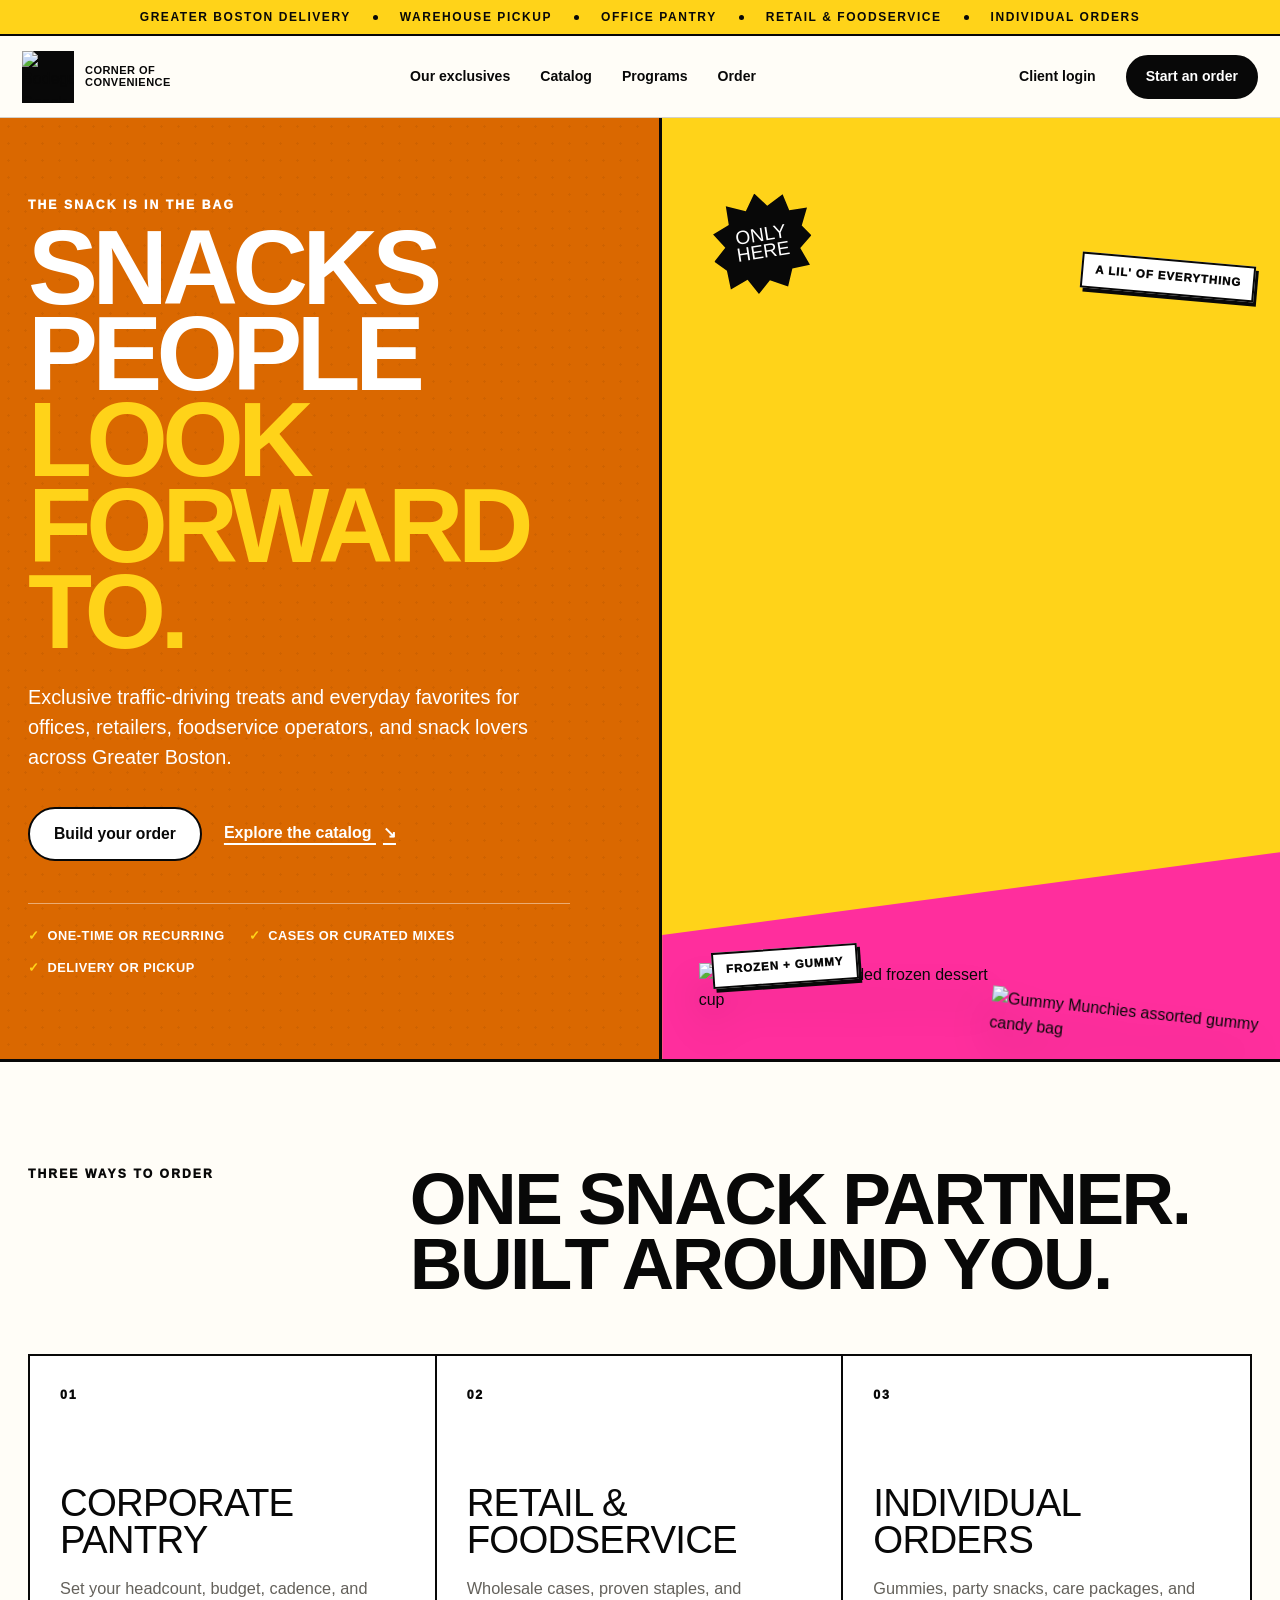
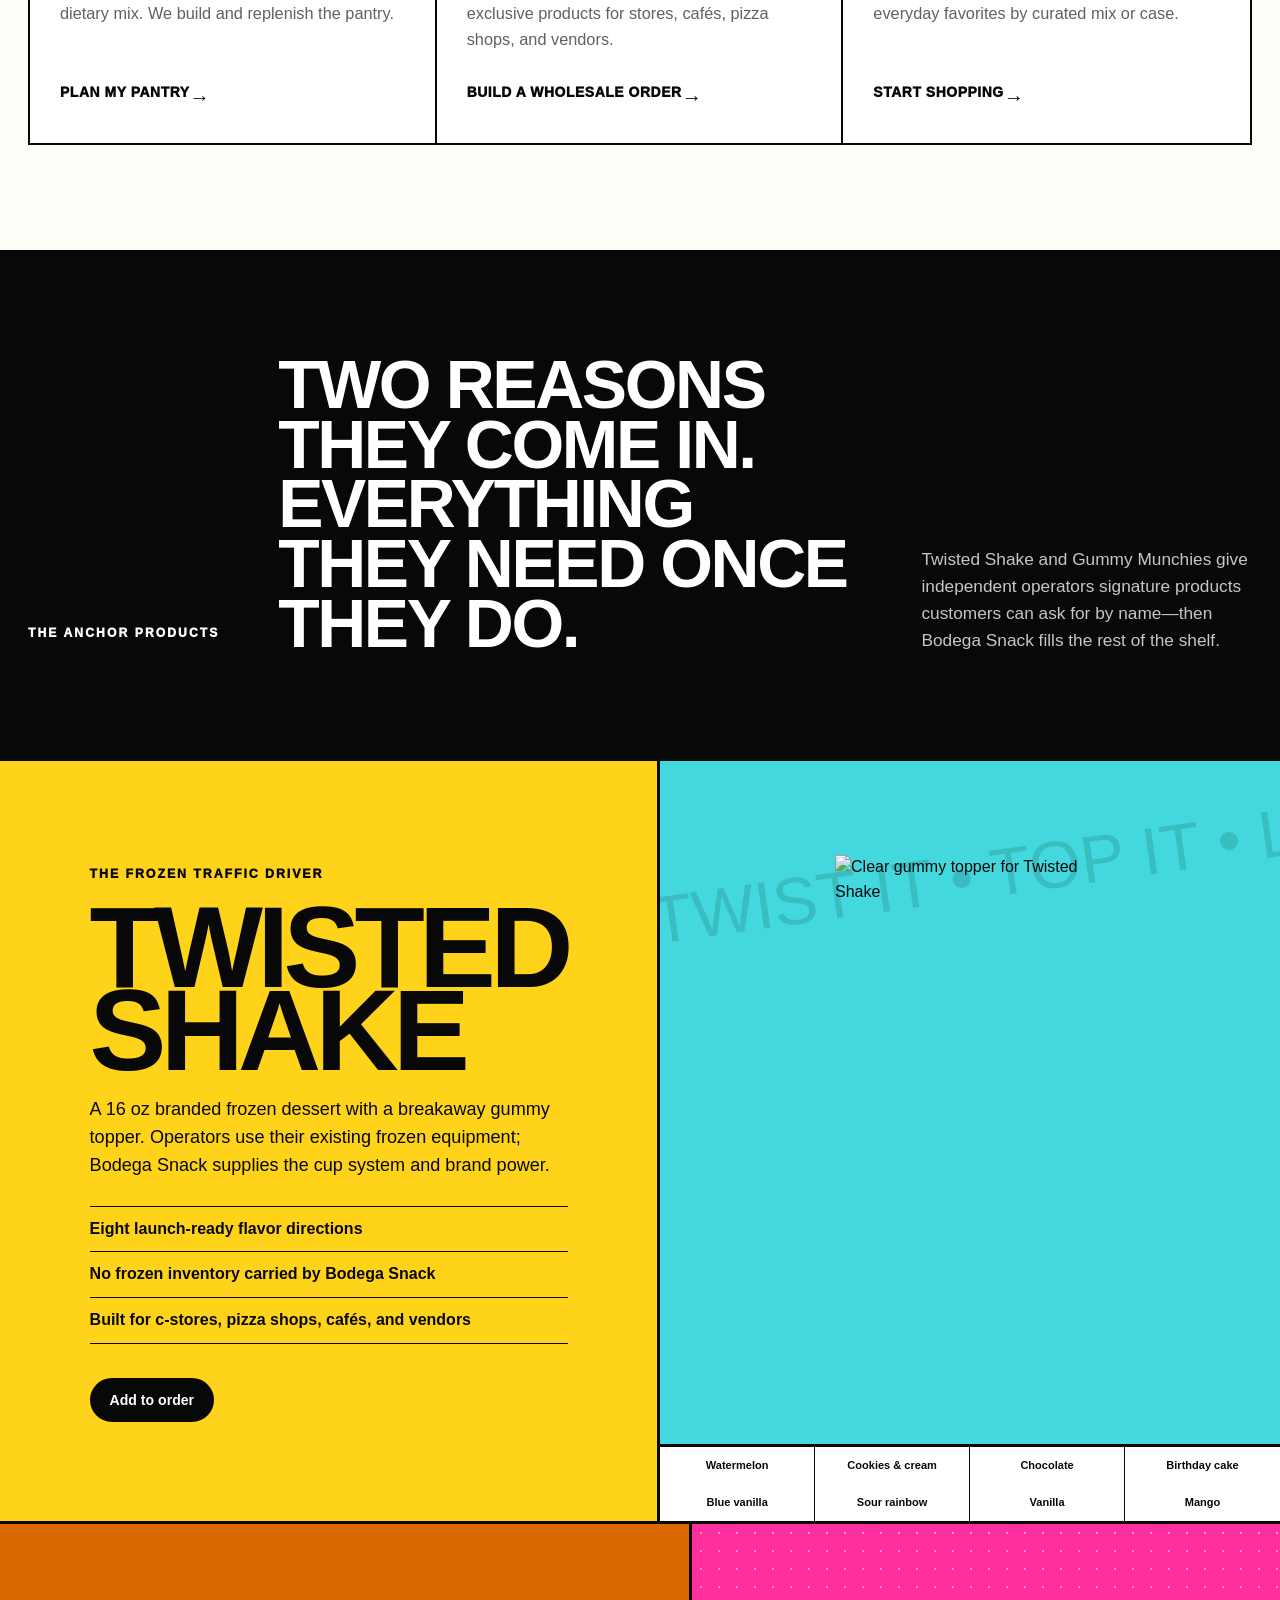
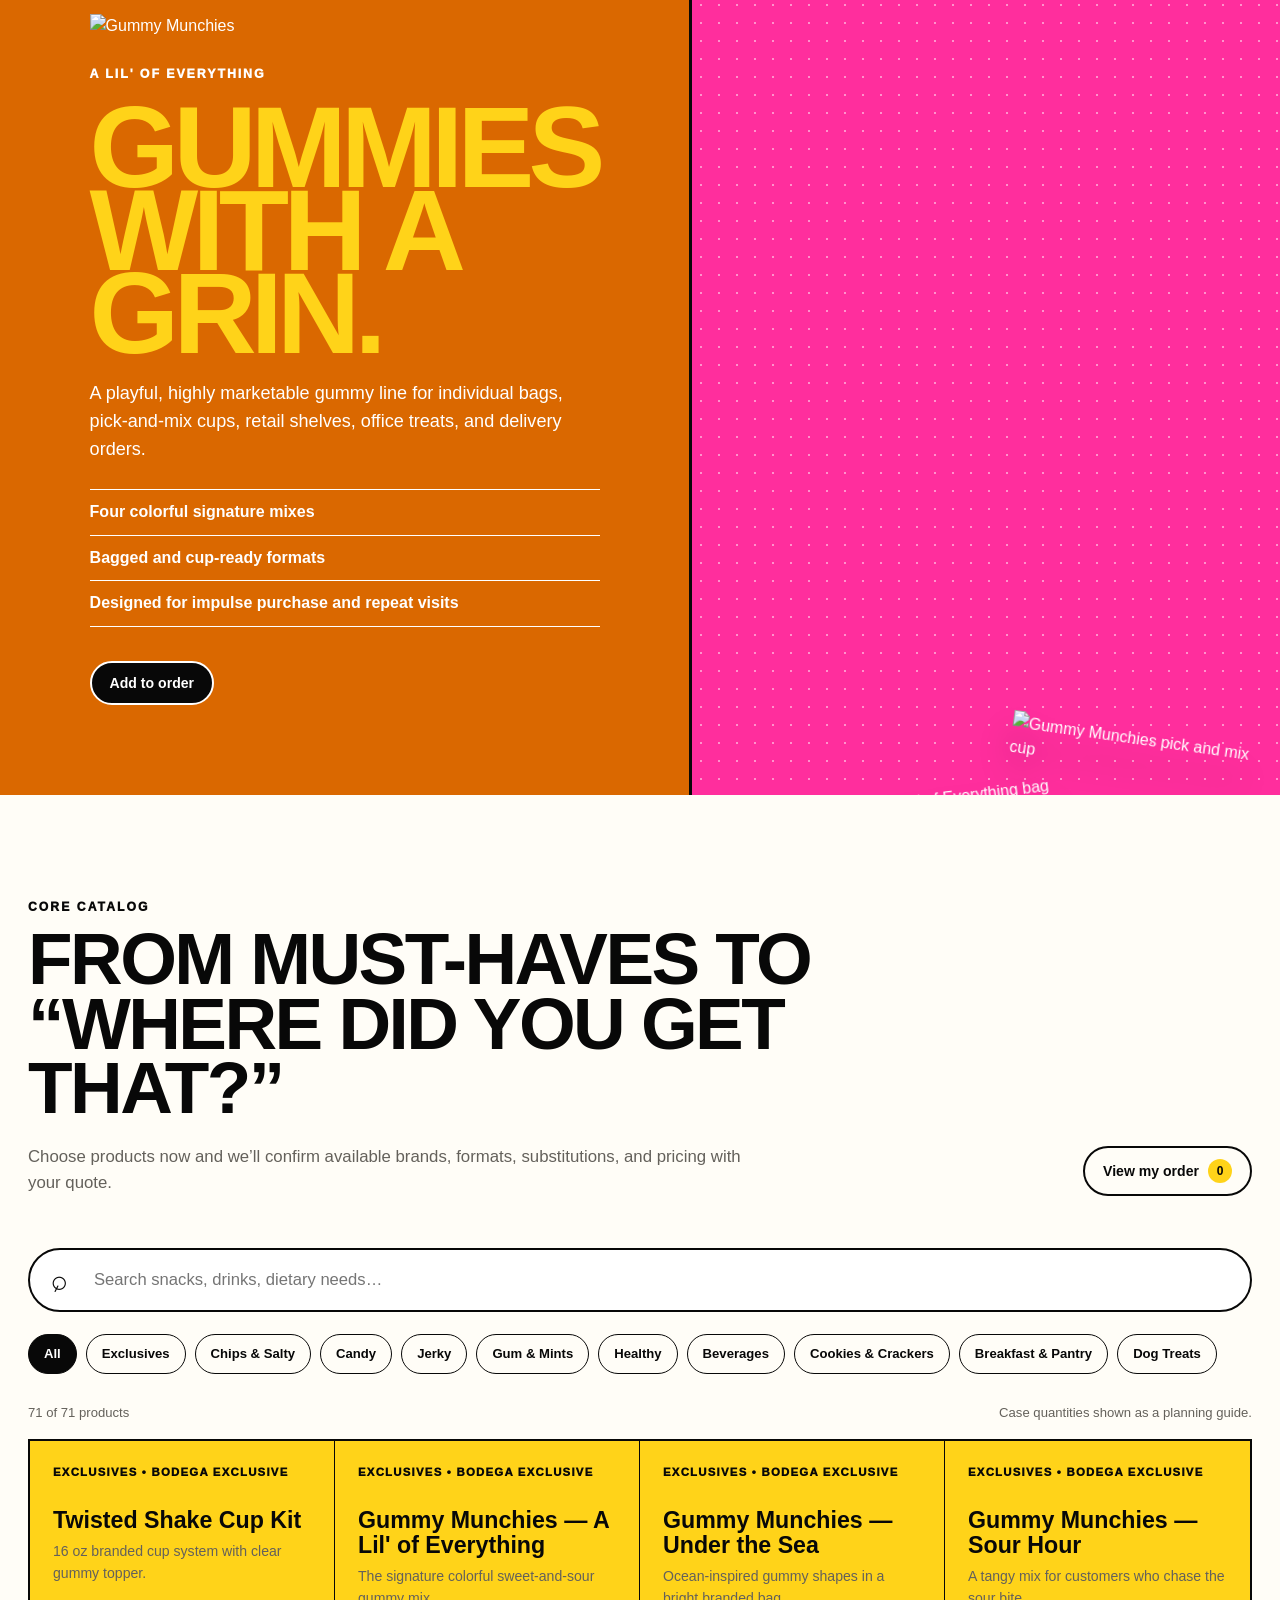
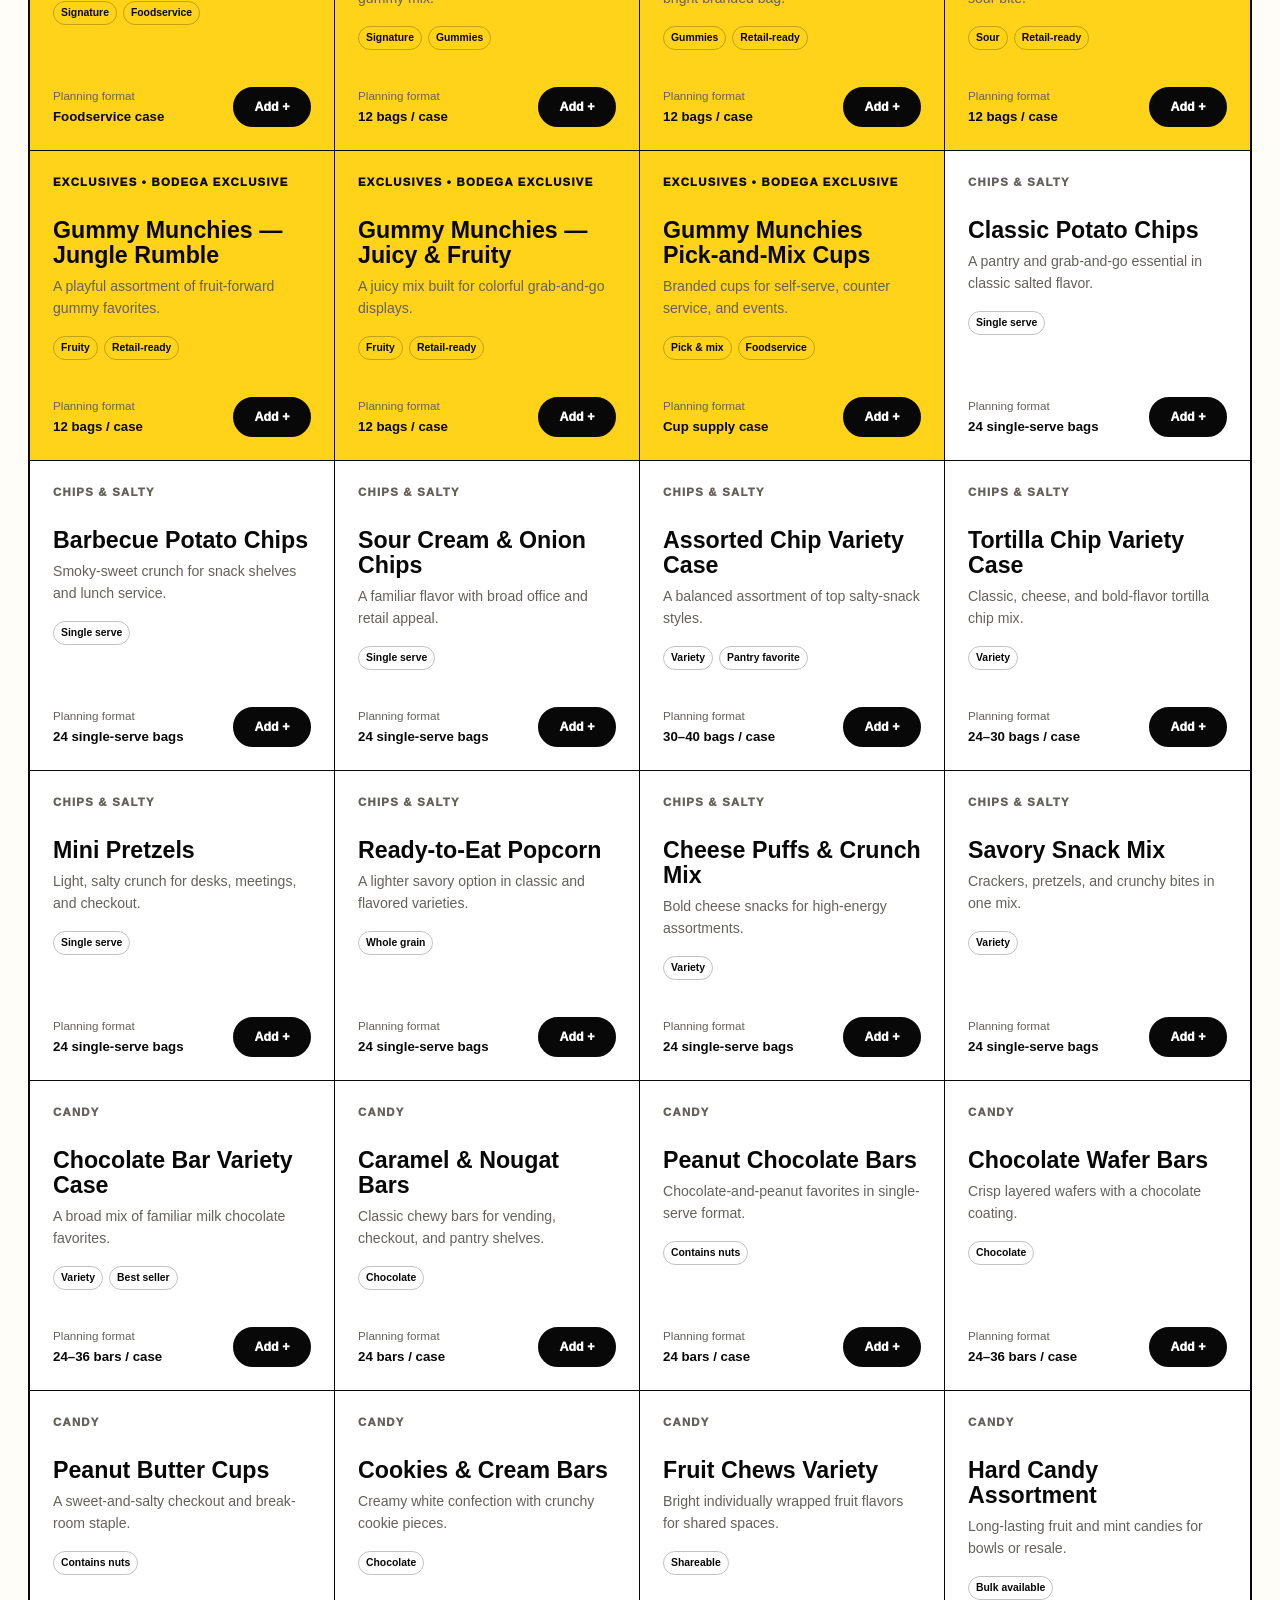
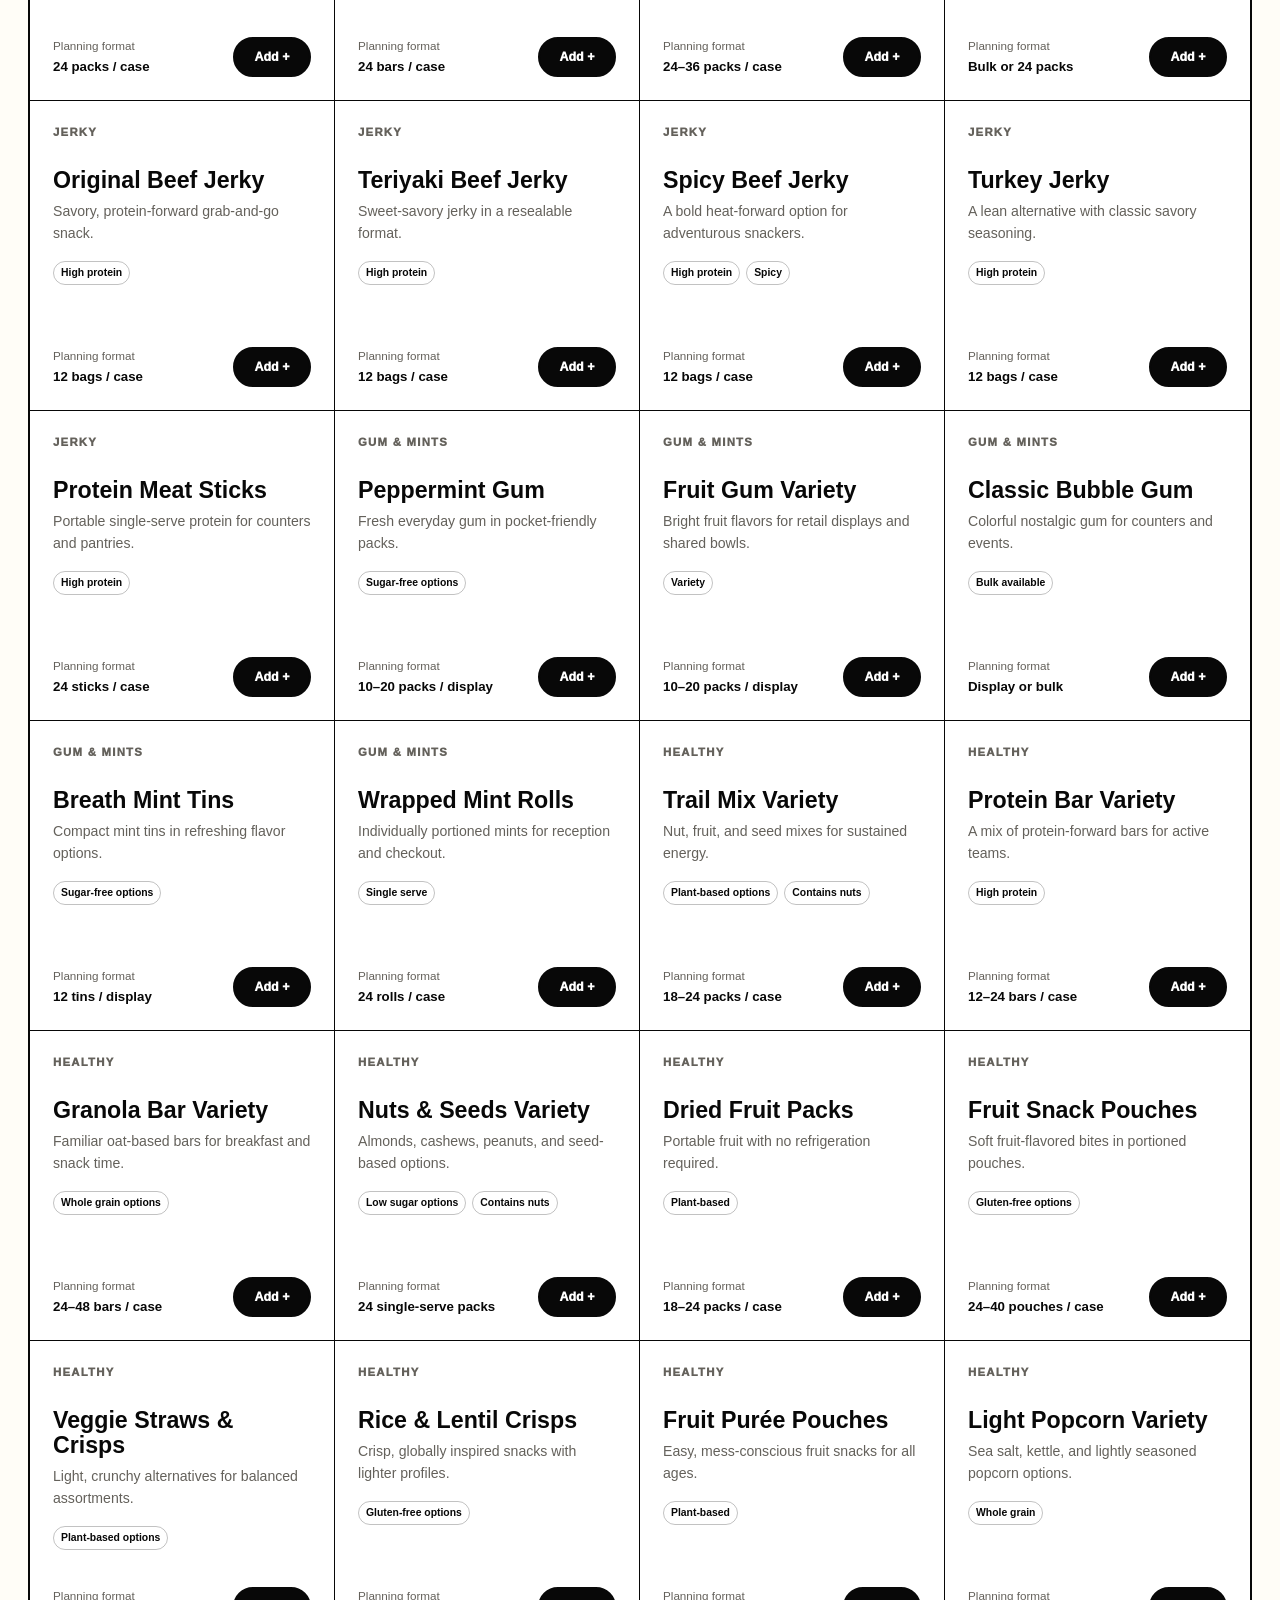
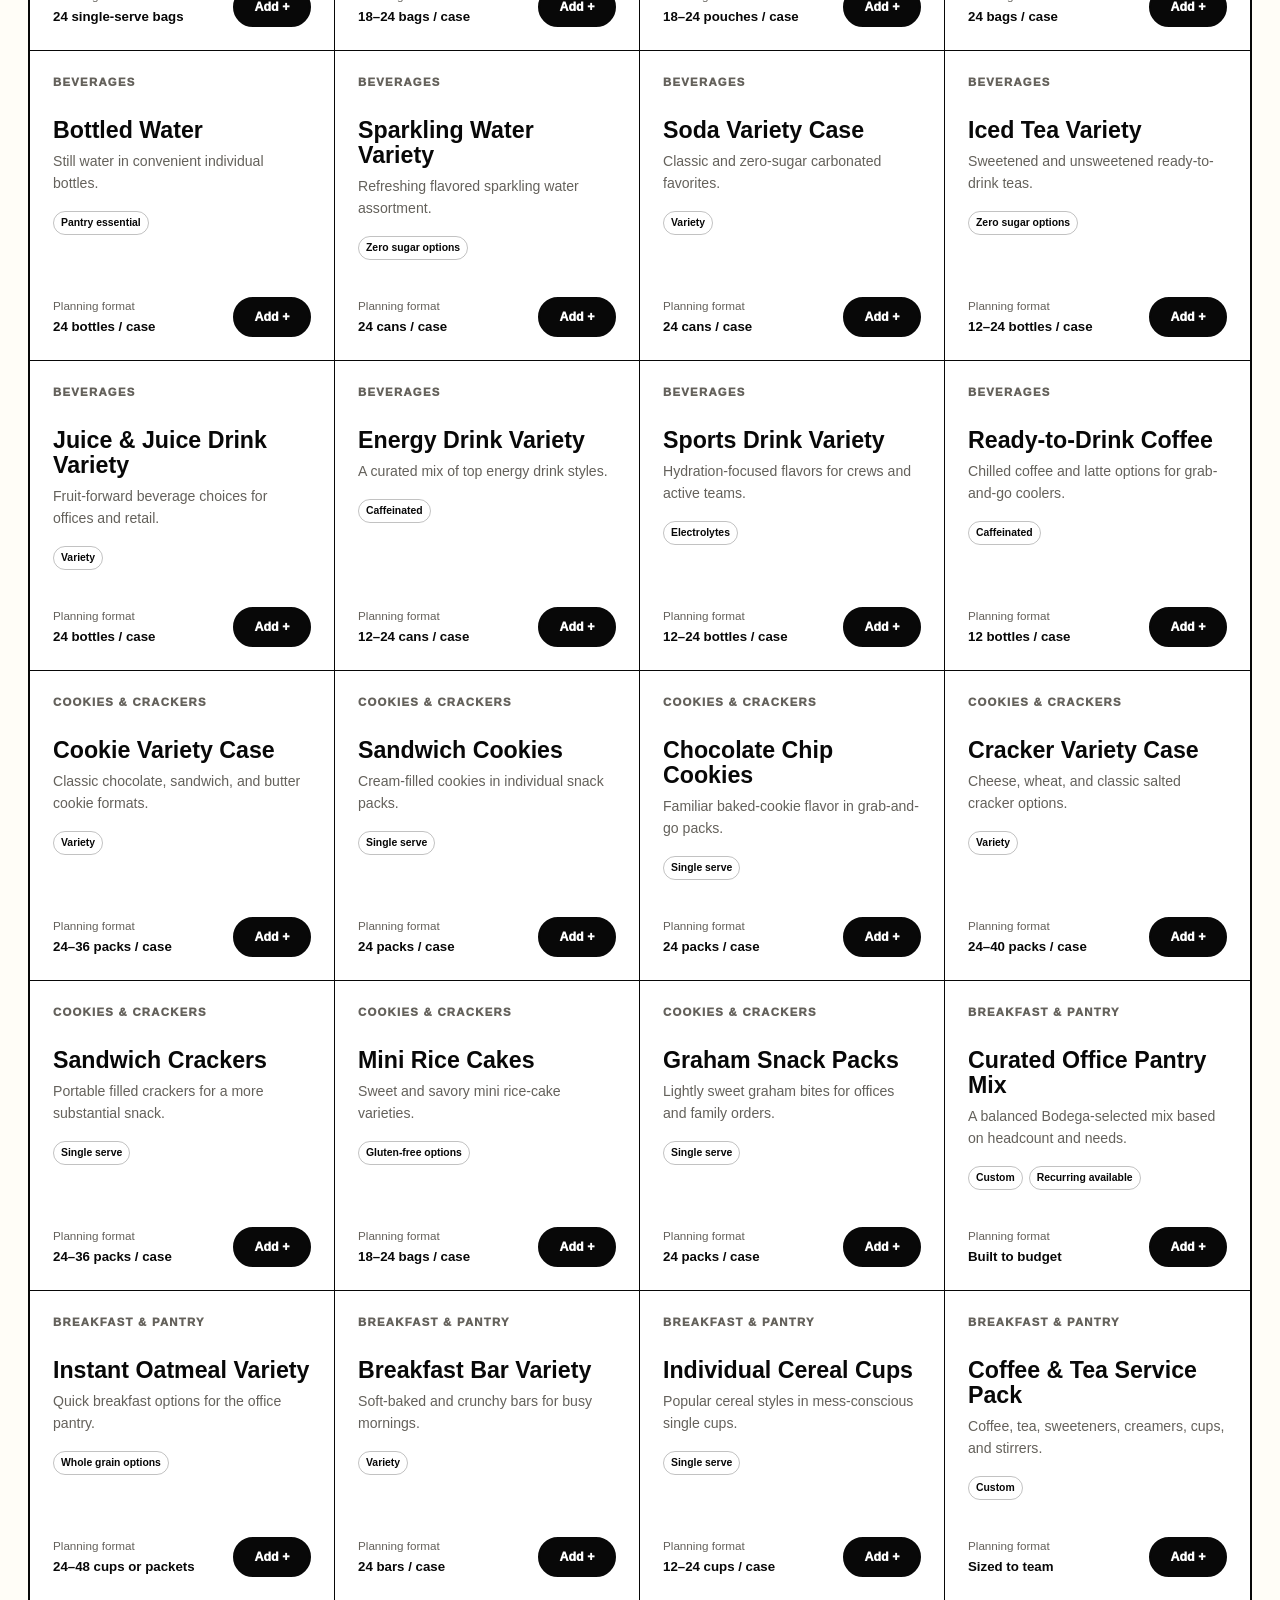
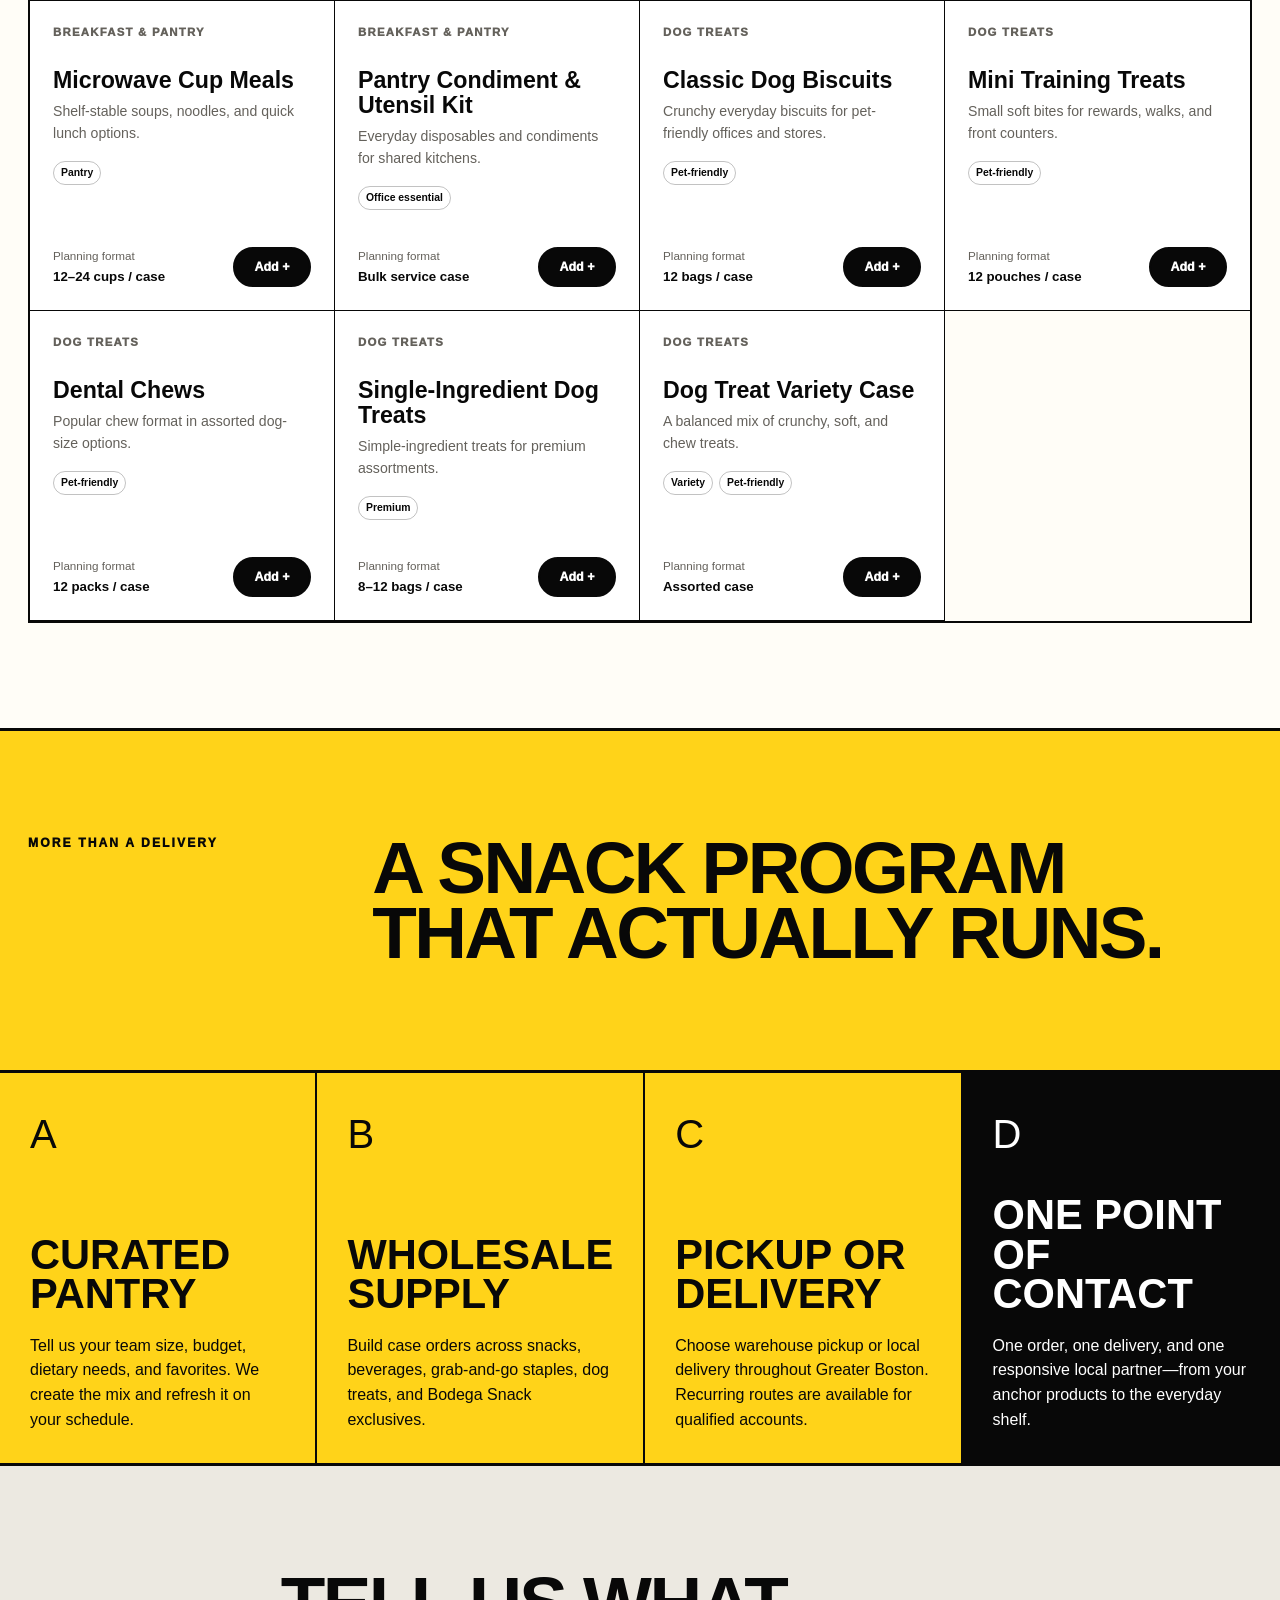
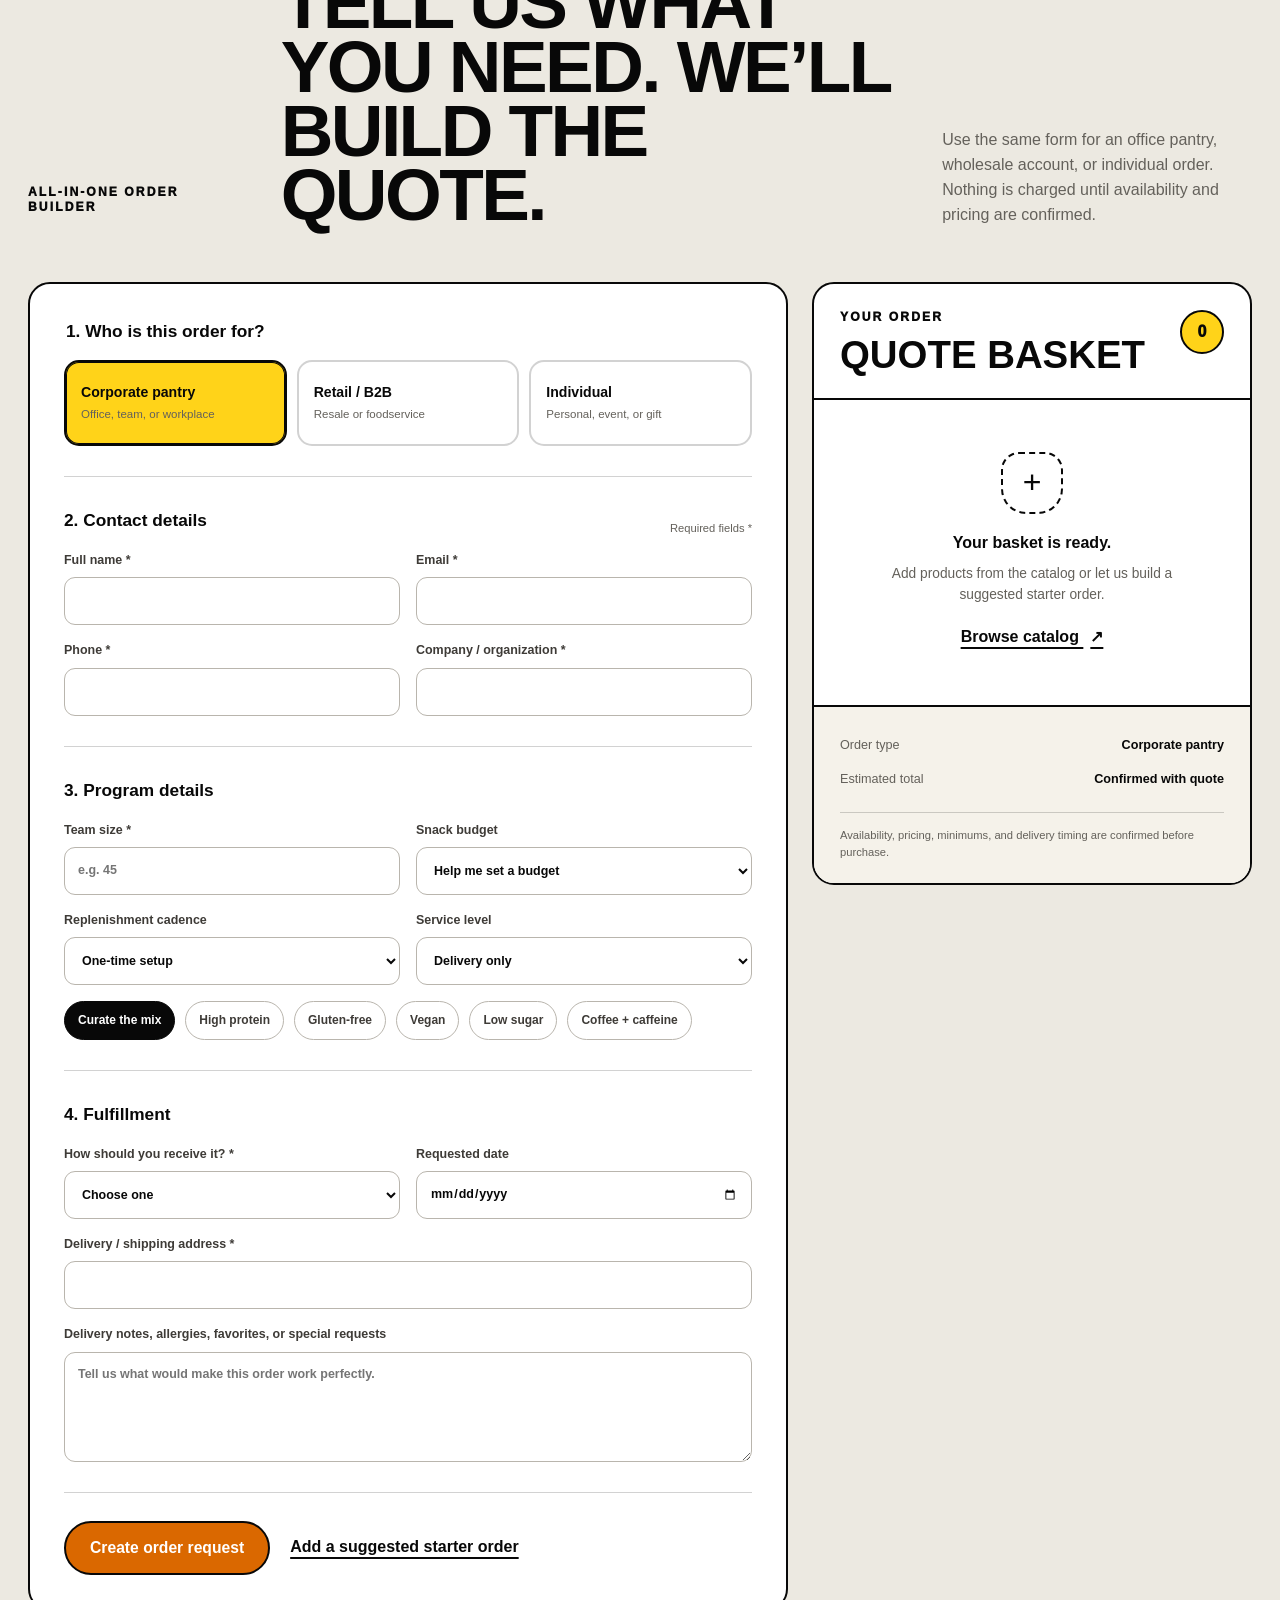
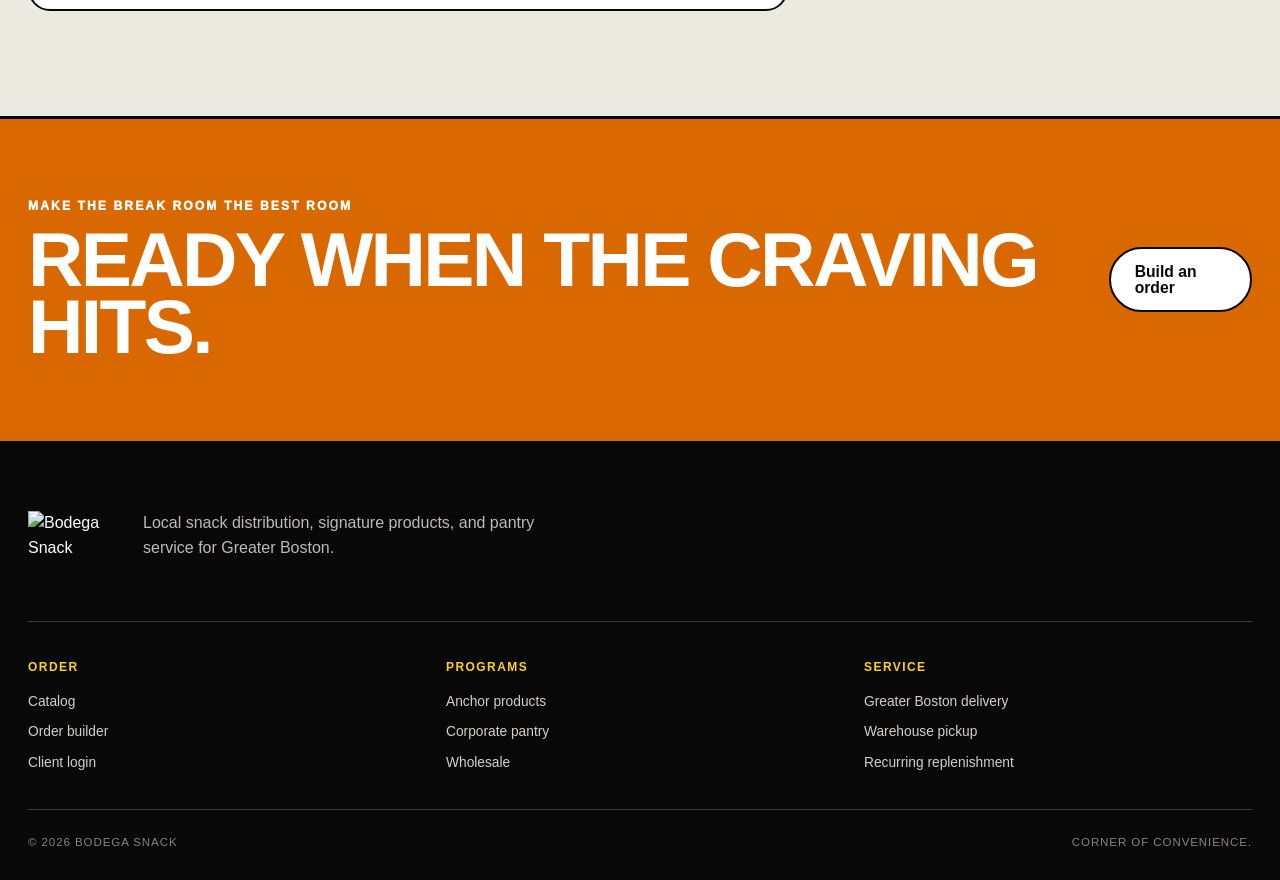
==== index.html @ dbb0641f "Publish Bodega Snack website" ====
<!doctype html>
<html lang="en">
<head>
  <meta charset="utf-8">
  <meta name="viewport" content="width=device-width, initial-scale=1">
  <meta name="description" content="Bodega Snack delivers exclusive anchor products, everyday snacks, corporate pantry service, and wholesale supply across Greater Boston.">
  <meta name="theme-color" content="#db6800">
  <title>Bodega Snack | The Corner of Convenience</title>
  <link rel="icon" href="./assets/favicon.png" type="image/png">
  <link rel="stylesheet" href="./styles.css">
  <script src="./app.js" defer></script>
</head>
<body>
  <a class="skip-link" href="#main-content">Skip to content</a>

  <div class="topline" aria-label="Service highlights">
    <div class="topline-track">
      <span>GREATER BOSTON DELIVERY</span><i aria-hidden="true"></i>
      <span>WAREHOUSE PICKUP</span><i aria-hidden="true"></i>
      <span>OFFICE PANTRY</span><i aria-hidden="true"></i>
      <span>RETAIL &amp; FOODSERVICE</span><i aria-hidden="true"></i>
      <span>INDIVIDUAL ORDERS</span>
    </div>
  </div>

  <header class="site-header" data-header>
    <a class="brand" href="#top" aria-label="Bodega Snack home">
      <img src="./assets/bodega-logo.png" alt="Bodega Snack">
      <span>Corner of convenience</span>
    </a>
    <button class="nav-toggle" type="button" aria-expanded="false" aria-controls="site-nav">
      <span></span><span></span><span></span><b class="sr-only">Open menu</b>
    </button>
    <nav class="site-nav" id="site-nav" aria-label="Primary navigation">
      <a href="#anchors">Our exclusives</a>
      <a href="#catalog">Catalog</a>
      <a href="#programs">Programs</a>
      <a href="#order">Order</a>
    </nav>
    <div class="header-actions">
      <a class="button button-ghost" href="./login.html">Client login</a>
      <a class="button button-dark" href="#order">Start an order</a>
    </div>
  </header>

  <main id="main-content">
    <section class="hero" id="top">
      <div class="hero-copy reveal">
        <p class="eyebrow">THE SNACK IS IN THE BAG</p>
        <h1>Snacks people <em>look forward to.</em></h1>
        <p class="hero-lede">Exclusive traffic-driving treats and everyday favorites for offices, retailers, foodservice operators, and snack lovers across Greater Boston.</p>
        <div class="hero-actions">
          <a class="button button-light button-large" href="#order">Build your order</a>
          <a class="text-link" href="#catalog">Explore the catalog <span aria-hidden="true">↘</span></a>
        </div>
        <div class="hero-proof" aria-label="Ordering benefits">
          <span>One-time or recurring</span>
          <span>Cases or curated mixes</span>
          <span>Delivery or pickup</span>
        </div>
      </div>

      <div class="hero-stage reveal" aria-label="Bodega Snack anchor products">
        <div class="hero-burst" aria-hidden="true">ONLY<br>HERE</div>
        <div class="shake-stack">
          <img class="shake-top" src="./assets/twisted-top.webp" alt="">
          <img class="shake-cup" src="./assets/twisted-cup.webp" alt="Twisted Shake branded frozen dessert cup">
        </div>
        <img class="hero-gummy" src="./assets/gummy-mix.webp" alt="Gummy Munchies assorted gummy candy bag">
        <div class="stage-label stage-label-one">FROZEN + GUMMY</div>
        <div class="stage-label stage-label-two">A LIL' OF EVERYTHING</div>
      </div>
    </section>

    <section class="path-section section-pad" aria-labelledby="path-title">
      <div class="section-heading reveal">
        <p class="eyebrow">THREE WAYS TO ORDER</p>
        <h2 id="path-title">One snack partner. Built around you.</h2>
      </div>
      <div class="path-grid">
        <button class="path-card reveal" type="button" data-order-type="corporate">
          <span class="path-number">01</span>
          <span class="path-title">Corporate pantry</span>
          <span class="path-copy">Set your headcount, budget, cadence, and dietary mix. We build and replenish the pantry.</span>
          <span class="path-link">Plan my pantry <b aria-hidden="true">→</b></span>
        </button>
        <button class="path-card reveal" type="button" data-order-type="b2b">
          <span class="path-number">02</span>
          <span class="path-title">Retail &amp; foodservice</span>
          <span class="path-copy">Wholesale cases, proven staples, and exclusive products for stores, cafés, pizza shops, and vendors.</span>
          <span class="path-link">Build a wholesale order <b aria-hidden="true">→</b></span>
        </button>
        <button class="path-card reveal" type="button" data-order-type="individual">
          <span class="path-number">03</span>
          <span class="path-title">Individual orders</span>
          <span class="path-copy">Gummies, party snacks, care packages, and everyday favorites by curated mix or case.</span>
          <span class="path-link">Start shopping <b aria-hidden="true">→</b></span>
        </button>
      </div>
    </section>

    <section class="anchors" id="anchors" aria-labelledby="anchors-title">
      <div class="anchors-intro section-pad reveal">
        <p class="eyebrow">THE ANCHOR PRODUCTS</p>
        <h2 id="anchors-title">Two reasons they come in.<br>Everything they need once they do.</h2>
        <p>Twisted Shake and Gummy Munchies give independent operators signature products customers can ask for by name—then Bodega Snack fills the rest of the shelf.</p>
      </div>

      <article class="anchor-card shake-card reveal">
        <div class="anchor-copy">
          <span class="anchor-kicker">THE FROZEN TRAFFIC DRIVER</span>
          <h3>Twisted<br>Shake</h3>
          <p>A 16 oz branded frozen dessert with a breakaway gummy topper. Operators use their existing frozen equipment; Bodega Snack supplies the cup system and brand power.</p>
          <ul>
            <li>Eight launch-ready flavor directions</li>
            <li>No frozen inventory carried by Bodega Snack</li>
            <li>Built for c-stores, pizza shops, cafés, and vendors</li>
          </ul>
          <button class="button button-dark" type="button" data-add-product="twisted-kit">Add to order</button>
        </div>
        <div class="anchor-art shake-art">
          <div class="shake-product">
            <img class="shake-product-top" src="./assets/twisted-top.webp" alt="Clear gummy topper for Twisted Shake">
            <img class="shake-product-cup" src="./assets/twisted-cup.webp" alt="Twisted Shake 16 ounce cup">
          </div>
          <div class="flavor-strip" aria-label="Twisted Shake flavor ideas">
            <span>Watermelon</span><span>Cookies &amp; cream</span><span>Chocolate</span><span>Birthday cake</span><span>Blue vanilla</span><span>Sour rainbow</span><span>Vanilla</span><span>Mango</span>
          </div>
        </div>
      </article>

      <article class="anchor-card gummy-card reveal">
        <div class="anchor-copy">
          <img class="gummy-wordmark" src="./assets/gummy-logo.webp" alt="Gummy Munchies">
          <span class="anchor-kicker">A LIL' OF EVERYTHING</span>
          <h3>Gummies<br>with a grin.</h3>
          <p>A playful, highly marketable gummy line for individual bags, pick-and-mix cups, retail shelves, office treats, and delivery orders.</p>
          <ul>
            <li>Four colorful signature mixes</li>
            <li>Bagged and cup-ready formats</li>
            <li>Designed for impulse purchase and repeat visits</li>
          </ul>
          <button class="button button-dark" type="button" data-add-product="gummy-everything">Add to order</button>
        </div>
        <div class="anchor-art gummy-art">
          <img class="gummy-bag" src="./assets/gummy-mix.webp" alt="Gummy Munchies A Lil' of Everything bag">
          <img class="gummy-cup" src="./assets/gummy-cup.webp" alt="Gummy Munchies pick and mix cup">
        </div>
      </article>
    </section>

    <section class="catalog section-pad" id="catalog" aria-labelledby="catalog-title">
      <div class="catalog-head reveal">
        <div>
          <p class="eyebrow">CORE CATALOG</p>
          <h2 id="catalog-title">From must-haves to “where did you get that?”</h2>
          <p>Choose products now and we’ll confirm available brands, formats, substitutions, and pricing with your quote.</p>
        </div>
        <a class="button button-outline" href="#order">View my order <span class="cart-count" data-cart-count>0</span></a>
      </div>

      <div class="catalog-toolbar reveal">
        <label class="search-box" for="catalog-search">
          <span aria-hidden="true">⌕</span>
          <input id="catalog-search" type="search" placeholder="Search snacks, drinks, dietary needs…" autocomplete="off">
        </label>
        <div class="category-filters" id="category-filters" aria-label="Filter catalog by category"></div>
      </div>

      <div class="catalog-meta">
        <p id="catalog-count" aria-live="polite"></p>
        <p>Case quantities shown as a planning guide.</p>
      </div>
      <div class="product-grid" id="product-grid"></div>
      <div class="catalog-empty" id="catalog-empty" hidden>
        <strong>No snacks found.</strong>
        <span>Try another search or clear the category filter.</span>
        <button class="text-button" type="button" id="clear-filters">Clear filters</button>
      </div>
    </section>

    <section class="programs" id="programs" aria-labelledby="programs-title">
      <div class="programs-heading section-pad reveal">
        <p class="eyebrow">MORE THAN A DELIVERY</p>
        <h2 id="programs-title">A snack program that actually runs.</h2>
      </div>
      <div class="program-grid">
        <article class="program-card reveal">
          <span class="program-index">A</span>
          <h3>Curated pantry</h3>
          <p>Tell us your team size, budget, dietary needs, and favorites. We create the mix and refresh it on your schedule.</p>
        </article>
        <article class="program-card reveal">
          <span class="program-index">B</span>
          <h3>Wholesale supply</h3>
          <p>Build case orders across snacks, beverages, grab-and-go staples, dog treats, and Bodega Snack exclusives.</p>
        </article>
        <article class="program-card reveal">
          <span class="program-index">C</span>
          <h3>Pickup or delivery</h3>
          <p>Choose warehouse pickup or local delivery throughout Greater Boston. Recurring routes are available for qualified accounts.</p>
        </article>
        <article class="program-card program-card-dark reveal">
          <span class="program-index">D</span>
          <h3>One point of contact</h3>
          <p>One order, one delivery, and one responsive local partner—from your anchor products to the everyday shelf.</p>
        </article>
      </div>
    </section>

    <section class="order-section section-pad" id="order" aria-labelledby="order-title">
      <div class="order-heading reveal">
        <p class="eyebrow">ALL-IN-ONE ORDER BUILDER</p>
        <h2 id="order-title">Tell us what you need. We’ll build the quote.</h2>
        <p>Use the same form for an office pantry, wholesale account, or individual order. Nothing is charged until availability and pricing are confirmed.</p>
      </div>

      <div class="order-layout">
        <form class="order-form reveal" id="order-form" novalidate>
          <fieldset class="order-types">
            <legend>1. Who is this order for?</legend>
            <label class="type-option">
              <input type="radio" name="orderType" value="corporate" checked>
              <span><b>Corporate pantry</b><small>Office, team, or workplace</small></span>
            </label>
            <label class="type-option">
              <input type="radio" name="orderType" value="b2b">
              <span><b>Retail / B2B</b><small>Resale or foodservice</small></span>
            </label>
            <label class="type-option">
              <input type="radio" name="orderType" value="individual">
              <span><b>Individual</b><small>Personal, event, or gift</small></span>
            </label>
          </fieldset>

          <section class="form-block" aria-labelledby="contact-title">
            <div class="form-title-row">
              <h3 id="contact-title">2. Contact details</h3>
              <span>Required fields *</span>
            </div>
            <div class="field-grid">
              <label>Full name *<input name="name" type="text" autocomplete="name" required></label>
              <label>Email *<input name="email" type="email" autocomplete="email" required></label>
              <label>Phone *<input name="phone" type="tel" autocomplete="tel" required></label>
              <label><span data-company-label>Company / organization *</span><input name="company" type="text" autocomplete="organization" required></label>
            </div>
          </section>

          <section class="form-block" aria-labelledby="needs-title">
            <h3 id="needs-title">3. Program details</h3>
            <div class="field-grid" id="dynamic-fields"></div>
          </section>

          <section class="form-block" aria-labelledby="fulfillment-title">
            <h3 id="fulfillment-title">4. Fulfillment</h3>
            <div class="field-grid">
              <label>How should you receive it? *
                <select name="fulfillment" id="fulfillment" required>
                  <option value="">Choose one</option>
                  <option>Local delivery</option>
                  <option>Warehouse pickup</option>
                  <option>Shipping request</option>
                </select>
              </label>
              <label>Requested date<input name="requestedDate" type="date"></label>
              <label class="field-wide address-field" hidden>Delivery / shipping address *<input name="address" type="text" autocomplete="street-address"></label>
              <label class="field-wide">Delivery notes, allergies, favorites, or special requests<textarea name="notes" rows="4" placeholder="Tell us what would make this order work perfectly."></textarea></label>
            </div>
          </section>

          <div class="form-actions">
            <button class="button button-orange button-large" type="submit">Create order request</button>
            <button class="text-button" type="button" id="starter-order">Add a suggested starter order</button>
          </div>
          <p class="form-error" id="form-error" role="alert" hidden></p>
        </form>

        <aside class="order-summary reveal" aria-labelledby="summary-title">
          <div class="summary-top">
            <div>
              <p class="eyebrow">YOUR ORDER</p>
              <h3 id="summary-title">Quote basket</h3>
            </div>
            <span class="summary-count" data-cart-count>0</span>
          </div>
          <div class="summary-list" id="summary-list"></div>
          <div class="summary-empty" id="summary-empty">
            <span class="empty-bag" aria-hidden="true">+</span>
            <strong>Your basket is ready.</strong>
            <p>Add products from the catalog or let us build a suggested starter order.</p>
            <a href="#catalog" class="text-link">Browse catalog <span aria-hidden="true">↗</span></a>
          </div>
          <div class="summary-bottom">
            <div><span>Order type</span><strong id="summary-type">Corporate pantry</strong></div>
            <div><span>Estimated total</span><strong>Confirmed with quote</strong></div>
            <p>Availability, pricing, minimums, and delivery timing are confirmed before purchase.</p>
          </div>
        </aside>
      </div>

      <section class="order-result" id="order-result" hidden aria-labelledby="result-title">
        <div class="result-check" aria-hidden="true">✓</div>
        <div>
          <p class="eyebrow">READY TO SEND</p>
          <h3 id="result-title">Your order request is built.</h3>
          <p id="result-copy"></p>
          <div class="result-actions">
            <a class="button button-dark" id="email-order" href="#">Open email to send</a>
            <button class="button button-outline" type="button" id="copy-order">Copy summary</button>
            <button class="text-button" type="button" id="download-order">Download summary</button>
          </div>
        </div>
      </section>
    </section>

    <section class="closing-cta reveal">
      <div>
        <p class="eyebrow">MAKE THE BREAK ROOM THE BEST ROOM</p>
        <h2>Ready when the craving hits.</h2>
      </div>
      <a class="button button-light button-large" href="#order">Build an order</a>
    </section>
  </main>

  <footer class="site-footer">
    <div class="footer-brand">
      <img src="./assets/bodega-logo.png" alt="Bodega Snack">
      <p>Local snack distribution, signature products, and pantry service for Greater Boston.</p>
    </div>
    <div class="footer-links">
      <div><strong>Order</strong><a href="#catalog">Catalog</a><a href="#order">Order builder</a><a href="./login.html">Client login</a></div>
      <div><strong>Programs</strong><a href="#anchors">Anchor products</a><a href="#programs">Corporate pantry</a><a href="#programs">Wholesale</a></div>
      <div><strong>Service</strong><span>Greater Boston delivery</span><span>Warehouse pickup</span><span>Recurring replenishment</span></div>
    </div>
    <div class="footer-bottom">
      <span>© <span id="year"></span> Bodega Snack</span>
      <span>Corner of convenience.</span>
    </div>
  </footer>

  <a class="mobile-cart" href="#order" aria-label="View quote basket">
    <span>View order</span><b data-cart-count>0</b>
  </a>
  <div class="toast" id="toast" role="status" aria-live="polite"></div>
</body>
</html>
---- styles.css ----
:root {
  --orange: #da6800;
  --orange-deep: #b94f00;
  --yellow: #ffd319;
  --pink: #ff2e9d;
  --aqua: #42d8dd;
  --ink: #080808;
  --paper: #fffdf7;
  --white: #ffffff;
  --gray: #ece9e1;
  --muted: #64615b;
  --line: rgba(8, 8, 8, .18);
  --radius: 22px;
  --shadow: 0 20px 60px rgba(30, 19, 8, .14);
  --max: 1440px;
}

* { box-sizing: border-box; }
html { scroll-behavior: smooth; scroll-padding-top: 118px; }
body {
  margin: 0;
  background: var(--paper);
  color: var(--ink);
  font-family: "Avenir Next", Avenir, "Helvetica Neue", Arial, sans-serif;
  font-size: 16px;
  line-height: 1.55;
  overflow-x: hidden;
}
button, input, select, textarea { font: inherit; }
button, a { -webkit-tap-highlight-color: transparent; }
a { color: inherit; text-decoration: none; }
img { display: block; max-width: 100%; }
button { color: inherit; }

.sr-only {
  position: absolute;
  width: 1px;
  height: 1px;
  padding: 0;
  margin: -1px;
  overflow: hidden;
  clip: rect(0, 0, 0, 0);
  white-space: nowrap;
  border: 0;
}
.skip-link {
  position: fixed;
  z-index: 9999;
  top: 12px;
  left: 12px;
  transform: translateY(-160%);
  background: var(--white);
  color: var(--ink);
  padding: 10px 16px;
  border: 2px solid var(--ink);
  font-weight: 800;
}
.skip-link:focus { transform: translateY(0); }

.topline {
  background: var(--yellow);
  border-bottom: 2px solid var(--ink);
  min-height: 36px;
  display: grid;
  place-items: center;
  overflow: hidden;
}
.topline-track {
  width: min(100% - 28px, var(--max));
  display: flex;
  align-items: center;
  justify-content: center;
  gap: 22px;
  white-space: nowrap;
  font-size: .75rem;
  font-weight: 900;
  letter-spacing: .13em;
}
.topline-track i {
  width: 5px;
  height: 5px;
  border-radius: 999px;
  background: var(--ink);
}

.site-header {
  position: sticky;
  top: 0;
  z-index: 100;
  height: 82px;
  padding: 10px max(22px, calc((100vw - var(--max)) / 2));
  display: grid;
  grid-template-columns: auto 1fr auto;
  align-items: center;
  gap: 28px;
  background: rgba(255, 253, 247, .94);
  border-bottom: 1px solid var(--line);
  backdrop-filter: blur(14px);
  transition: box-shadow .2s ease;
}
.site-header.is-scrolled { box-shadow: 0 10px 28px rgba(8, 8, 8, .08); }
.brand { display: inline-flex; align-items: center; gap: 11px; min-width: 145px; }
.brand img {
  width: 52px;
  height: 52px;
  object-fit: contain;
  background: var(--ink);
}
.brand span {
  max-width: 82px;
  font-size: .69rem;
  font-weight: 900;
  line-height: 1.05;
  letter-spacing: .04em;
  text-transform: uppercase;
}
.site-nav { display: flex; justify-content: center; gap: 30px; }
.site-nav a {
  position: relative;
  font-size: .88rem;
  font-weight: 800;
}
.site-nav a::after {
  content: "";
  position: absolute;
  left: 0;
  right: 100%;
  bottom: -6px;
  height: 3px;
  background: var(--orange);
  transition: right .2s ease;
}
.site-nav a:hover::after, .site-nav a:focus-visible::after { right: 0; }
.header-actions { display: flex; gap: 10px; }
.nav-toggle { display: none; }

.button {
  min-height: 44px;
  padding: 11px 18px;
  border: 2px solid var(--ink);
  border-radius: 999px;
  display: inline-flex;
  align-items: center;
  justify-content: center;
  gap: 9px;
  cursor: pointer;
  font-size: .88rem;
  font-weight: 900;
  line-height: 1;
  transition: transform .16s ease, box-shadow .16s ease, background .16s ease;
}
.button:hover { transform: translateY(-2px); box-shadow: 4px 5px 0 var(--ink); }
.button:active { transform: translateY(0); box-shadow: 1px 2px 0 var(--ink); }
.button-dark { background: var(--ink); color: var(--white); }
.button-light { background: var(--white); color: var(--ink); }
.button-ghost { border-color: transparent; background: transparent; }
.button-ghost:hover { border-color: var(--ink); box-shadow: none; }
.button-outline { background: transparent; color: var(--ink); }
.button-orange { background: var(--orange); color: var(--white); }
.button-large { min-height: 54px; padding: 15px 24px; font-size: .98rem; }
.cart-count {
  display: inline-grid;
  place-items: center;
  min-width: 24px;
  height: 24px;
  border-radius: 999px;
  background: var(--yellow);
  color: var(--ink);
  font-size: .75rem;
}
.text-link, .text-button {
  border: 0;
  background: transparent;
  padding: 4px 0;
  cursor: pointer;
  font-weight: 900;
  text-decoration: underline;
  text-underline-offset: 5px;
  text-decoration-thickness: 2px;
}
.text-link span { margin-left: 7px; }
.eyebrow {
  margin: 0 0 12px;
  font-size: .76rem;
  font-weight: 950;
  letter-spacing: .17em;
  line-height: 1.25;
}

.hero {
  position: relative;
  min-height: 710px;
  display: grid;
  grid-template-columns: minmax(0, 1.03fr) minmax(460px, .97fr);
  background: var(--orange);
  border-bottom: 3px solid var(--ink);
  overflow: hidden;
}
.hero::before {
  content: "";
  position: absolute;
  inset: 0 50% 0 0;
  background-image: radial-gradient(rgba(0,0,0,.22) 1.2px, transparent 1.2px);
  background-size: 17px 17px;
  opacity: .25;
  pointer-events: none;
}
.hero-copy {
  position: relative;
  z-index: 2;
  align-self: center;
  padding: 80px 7vw 82px max(28px, calc((100vw - var(--max)) / 2));
  color: var(--white);
}
.hero-copy h1 {
  max-width: 760px;
  margin: 0;
  font-family: Impact, Haettenschweiler, "Arial Black", sans-serif;
  font-size: clamp(4.5rem, 8.2vw, 8.5rem);
  font-weight: 900;
  letter-spacing: -.055em;
  line-height: .82;
  text-transform: uppercase;
}
.hero-copy h1 em {
  color: var(--yellow);
  font-style: normal;
}
.hero-lede {
  max-width: 650px;
  margin: 28px 0 0;
  font-size: clamp(1.08rem, 1.55vw, 1.34rem);
  line-height: 1.5;
}
.hero-actions { margin-top: 34px; display: flex; align-items: center; gap: 22px; }
.hero-proof {
  margin-top: 42px;
  padding-top: 22px;
  border-top: 1px solid rgba(255,255,255,.45);
  display: flex;
  flex-wrap: wrap;
  gap: 12px 24px;
  font-size: .8rem;
  font-weight: 800;
  text-transform: uppercase;
  letter-spacing: .04em;
}
.hero-proof span { display: inline-flex; align-items: center; gap: 8px; }
.hero-proof span::before { content: "✓"; color: var(--yellow); font-weight: 950; }

.hero-stage {
  position: relative;
  min-height: 710px;
  background: var(--yellow);
  border-left: 3px solid var(--ink);
  isolation: isolate;
}
.hero-stage::after {
  content: "";
  position: absolute;
  inset: auto 0 0;
  height: 22%;
  background: var(--pink);
  clip-path: polygon(0 40%, 100% 0, 100% 100%, 0 100%);
  z-index: -1;
}
.hero-burst {
  position: absolute;
  z-index: 5;
  top: 8%;
  left: 8%;
  width: 100px;
  aspect-ratio: 1;
  display: grid;
  place-items: center;
  background: var(--ink);
  color: var(--white);
  clip-path: polygon(50% 0,61% 14%,78% 5%,82% 22%,100% 22%,92% 39%,100% 50%,87% 61%,94% 79%,76% 80%,69% 97%,52% 88%,39% 100%,30% 84%,12% 91%,11% 72%,0 61%,13% 49%,3% 34%,20% 27%,20% 8%,39% 16%);
  font-family: Impact, "Arial Black", sans-serif;
  font-size: 1.2rem;
  line-height: .9;
  text-align: center;
  transform: rotate(-9deg);
}
.shake-stack { position: absolute; z-index: 2; left: 3%; bottom: 5%; width: 58%; height: 80%; }
.shake-cup { position: absolute; width: 88%; left: 5%; bottom: 0; filter: drop-shadow(0 25px 18px rgba(0,0,0,.22)); }
.shake-top { position: absolute; z-index: 2; width: 61%; left: 16%; top: 4%; filter: drop-shadow(0 12px 12px rgba(0,0,0,.12)); }
.hero-gummy {
  position: absolute;
  z-index: 3;
  width: 46%;
  right: 1%;
  bottom: 1%;
  transform: rotate(6deg);
  filter: drop-shadow(0 28px 20px rgba(0,0,0,.22));
}
.stage-label {
  position: absolute;
  z-index: 5;
  padding: 7px 12px;
  background: var(--white);
  border: 2px solid var(--ink);
  box-shadow: 3px 4px 0 var(--ink);
  font-size: .72rem;
  font-weight: 950;
  letter-spacing: .08em;
}
.stage-label-one { left: 8%; bottom: 8%; transform: rotate(-4deg); }
.stage-label-two { right: 4%; top: 15%; transform: rotate(5deg); }

.section-pad { padding: 105px max(28px, calc((100vw - var(--max)) / 2)); }
.section-heading { display: grid; grid-template-columns: .4fr 1fr; gap: 45px; align-items: start; }
.section-heading h2, .catalog-head h2, .programs-heading h2, .order-heading h2, .closing-cta h2 {
  margin: 0;
  font-family: Impact, Haettenschweiler, "Arial Black", sans-serif;
  font-size: clamp(3rem, 5.7vw, 6.5rem);
  letter-spacing: -.035em;
  line-height: .88;
  text-transform: uppercase;
}
.path-grid {
  margin-top: 58px;
  display: grid;
  grid-template-columns: repeat(3, 1fr);
  border: 2px solid var(--ink);
}
.path-card {
  position: relative;
  min-height: 370px;
  padding: 30px;
  border: 0;
  border-right: 2px solid var(--ink);
  background: var(--white);
  text-align: left;
  display: flex;
  flex-direction: column;
  cursor: pointer;
  transition: background .18s ease, color .18s ease;
}
.path-card:last-child { border-right: 0; }
.path-card:hover, .path-card:focus-visible { background: var(--yellow); }
.path-number { font-size: .78rem; font-weight: 950; letter-spacing: .14em; }
.path-title {
  margin-top: 80px;
  font-family: Impact, "Arial Black", sans-serif;
  font-size: clamp(2.2rem, 3vw, 3.5rem);
  letter-spacing: -.02em;
  line-height: .95;
  text-transform: uppercase;
}
.path-copy { margin: 18px 0 30px; max-width: 390px; color: var(--muted); font-size: 1.02rem; }
.path-link { margin-top: auto; font-size: .87rem; font-weight: 950; text-transform: uppercase; letter-spacing: .04em; }
.path-link b { float: right; font-size: 1.25rem; }

.anchors { background: var(--ink); color: var(--white); }
.anchors-intro { display: grid; grid-template-columns: .36fr 1.05fr .58fr; gap: 45px; align-items: end; }
.anchors-intro h2 {
  margin: 0;
  font-family: Impact, "Arial Black", sans-serif;
  font-size: clamp(3rem, 5.3vw, 6.2rem);
  letter-spacing: -.035em;
  line-height: .88;
  text-transform: uppercase;
}
.anchors-intro > p:last-child { margin: 0; color: #c9c6bf; font-size: 1.08rem; }
.anchor-card {
  min-height: 760px;
  display: grid;
  grid-template-columns: .83fr 1.17fr;
  color: var(--ink);
  border-top: 3px solid var(--ink);
  overflow: hidden;
}
.shake-card { background: var(--yellow); }
.gummy-card { background: var(--orange); color: var(--white); }
.anchor-copy { padding: 90px max(32px, 7vw); align-self: center; }
.anchor-kicker { font-size: .78rem; font-weight: 950; letter-spacing: .15em; }
.anchor-copy h3 {
  margin: 20px 0 24px;
  font-family: Impact, "Arial Black", sans-serif;
  font-size: clamp(5rem, 9vw, 10rem);
  font-weight: 900;
  letter-spacing: -.05em;
  line-height: .72;
  text-transform: uppercase;
}
.anchor-copy p { max-width: 620px; font-size: 1.13rem; }
.anchor-copy ul { margin: 26px 0 34px; padding: 0; list-style: none; }
.anchor-copy li { padding: 10px 0; border-top: 1px solid currentColor; font-weight: 750; }
.anchor-copy li:last-child { border-bottom: 1px solid currentColor; }
.anchor-art { position: relative; min-height: 760px; border-left: 3px solid var(--ink); overflow: hidden; }
.shake-art { background: var(--aqua); }
.shake-art::before {
  content: "TWIST IT • TOP IT • LOVE IT •";
  position: absolute;
  top: 6%;
  left: -2%;
  color: rgba(8,8,8,.13);
  font-family: Impact, "Arial Black", sans-serif;
  font-size: 5.2vw;
  white-space: nowrap;
  transform: rotate(-8deg);
}
.shake-product { position: absolute; width: 66%; height: 82%; left: 17%; bottom: 4%; }
.shake-product-cup { position: absolute; width: 88%; bottom: -8%; left: 5%; filter: drop-shadow(0 32px 22px rgba(0,0,0,.25)); }
.shake-product-top { position: absolute; z-index: 2; width: 61%; top: -2%; left: 17%; }
.flavor-strip {
  position: absolute;
  z-index: 4;
  left: 0;
  right: 0;
  bottom: 0;
  display: grid;
  grid-template-columns: repeat(4, 1fr);
  background: var(--white);
  border-top: 3px solid var(--ink);
}
.flavor-strip span { padding: 10px 8px; border-right: 1px solid var(--ink); font-size: .69rem; font-weight: 900; text-align: center; }
.flavor-strip span:nth-child(4n) { border-right: 0; }
.gummy-wordmark { width: min(360px, 90%); margin-bottom: 22px; }
.gummy-card .anchor-copy h3 { color: var(--yellow); }
.gummy-card .button-dark { border-color: var(--white); }
.gummy-art {
  background: var(--pink);
  background-image: radial-gradient(rgba(255,255,255,.48) 1.5px, transparent 1.5px);
  background-size: 18px 18px;
}
.gummy-bag { position: absolute; z-index: 2; width: 66%; left: 8%; bottom: -2%; transform: rotate(-7deg); filter: drop-shadow(0 32px 20px rgba(0,0,0,.25)); }
.gummy-cup { position: absolute; z-index: 3; width: 45%; right: 1%; bottom: 2%; transform: rotate(8deg); filter: drop-shadow(0 26px 16px rgba(0,0,0,.22)); }

.catalog { background: var(--paper); }
.catalog-head { display: grid; grid-template-columns: 1fr auto; gap: 50px; align-items: end; }
.catalog-head h2 { max-width: 950px; }
.catalog-head p:last-child { max-width: 720px; margin: 24px 0 0; color: var(--muted); font-size: 1.05rem; }
.catalog-toolbar { margin-top: 52px; display: grid; gap: 22px; }
.search-box {
  height: 64px;
  display: flex;
  align-items: center;
  gap: 14px;
  padding: 0 20px;
  background: var(--white);
  border: 2px solid var(--ink);
  border-radius: 999px;
}
.search-box span { font-size: 1.8rem; line-height: 1; transform: rotate(-18deg); }
.search-box input { width: 100%; border: 0; outline: 0; background: transparent; font-size: 1.04rem; }
.category-filters { display: flex; gap: 9px; overflow-x: auto; padding-bottom: 5px; scrollbar-width: thin; }
.filter-button {
  flex: 0 0 auto;
  min-height: 40px;
  padding: 8px 15px;
  border: 1.5px solid var(--ink);
  border-radius: 999px;
  background: transparent;
  cursor: pointer;
  font-size: .82rem;
  font-weight: 850;
}
.filter-button[aria-pressed="true"] { background: var(--ink); color: var(--white); }
.catalog-meta { margin: 24px 0 16px; display: flex; justify-content: space-between; gap: 20px; color: var(--muted); font-size: .82rem; }
.catalog-meta p { margin: 0; }
.product-grid { display: grid; grid-template-columns: repeat(4, 1fr); border: 2px solid var(--ink); }
.product-card {
  position: relative;
  min-height: 310px;
  padding: 23px;
  border-right: 1px solid var(--ink);
  border-bottom: 1px solid var(--ink);
  background: var(--white);
  display: flex;
  flex-direction: column;
}
.product-card:nth-child(4n) { border-right: 0; }
.product-card:hover { background: #fffaf0; }
.product-card.is-anchor { background: var(--yellow); }
.product-category { color: var(--muted); font-size: .71rem; font-weight: 950; letter-spacing: .11em; text-transform: uppercase; }
.product-card.is-anchor .product-category { color: var(--ink); }
.product-card h3 { margin: 26px 0 8px; font-size: 1.45rem; line-height: 1.08; }
.product-desc { margin: 0; color: var(--muted); font-size: .88rem; }
.product-tags { margin: 16px 0 24px; display: flex; gap: 6px; flex-wrap: wrap; }
.product-tags span { padding: 3px 7px; border: 1px solid rgba(0,0,0,.24); border-radius: 999px; font-size: .65rem; font-weight: 800; }
.product-bottom { margin-top: auto; display: flex; align-items: flex-end; justify-content: space-between; gap: 12px; }
.product-pack { display: grid; gap: 2px; font-size: .73rem; color: var(--muted); }
.product-pack strong { color: var(--ink); font-size: .83rem; }
.add-product {
  min-width: 78px;
  height: 40px;
  border: 2px solid var(--ink);
  border-radius: 999px;
  background: var(--ink);
  color: var(--white);
  cursor: pointer;
  font-size: .78rem;
  font-weight: 950;
}
.add-product.added { background: var(--orange); }
.catalog-empty { padding: 80px 20px; border: 2px solid var(--ink); text-align: center; display: grid; gap: 10px; place-items: center; }
.catalog-empty[hidden] { display: none; }

.programs { background: var(--yellow); border-top: 3px solid var(--ink); border-bottom: 3px solid var(--ink); }
.programs-heading { display: grid; grid-template-columns: .34fr 1fr; gap: 45px; }
.program-grid { display: grid; grid-template-columns: repeat(4, 1fr); border-top: 3px solid var(--ink); }
.program-card { min-height: 390px; padding: 30px; border-right: 2px solid var(--ink); display: flex; flex-direction: column; }
.program-card:last-child { border-right: 0; }
.program-index { font-family: Impact, "Arial Black", sans-serif; font-size: 2.5rem; }
.program-card h3 { margin: auto 0 20px; font-family: Impact, "Arial Black", sans-serif; font-size: 2.6rem; line-height: .95; text-transform: uppercase; }
.program-card p { margin: 0; }
.program-card-dark { background: var(--ink); color: var(--white); }

.order-section { background: var(--gray); }
.order-heading { display: grid; grid-template-columns: .34fr 1fr .5fr; gap: 42px; align-items: end; }
.order-heading p:last-child { margin: 0; color: var(--muted); }
.order-layout { margin-top: 55px; display: grid; grid-template-columns: minmax(0, 1fr) 440px; gap: 24px; align-items: start; }
.order-form, .order-summary { background: var(--white); border: 2px solid var(--ink); border-radius: var(--radius); }
.order-form { padding: 34px; }
.order-types { margin: 0; padding: 0 0 30px; border: 0; border-bottom: 1px solid var(--line); display: grid; grid-template-columns: repeat(3, 1fr); gap: 10px; }
.order-types legend { width: 100%; margin-bottom: 15px; font-size: 1.08rem; font-weight: 900; }
.type-option { position: relative; cursor: pointer; }
.type-option input { position: absolute; opacity: 0; }
.type-option span { min-height: 86px; padding: 15px; border: 2px solid var(--line); border-radius: 15px; display: grid; align-content: center; gap: 2px; }
.type-option b { font-size: .88rem; }
.type-option small { color: var(--muted); font-size: .72rem; }
.type-option input:checked + span { border-color: var(--ink); background: var(--yellow); box-shadow: inset 0 0 0 1px var(--ink); }
.type-option input:focus-visible + span { outline: 3px solid var(--aqua); outline-offset: 2px; }
.form-block { padding: 30px 0; border-bottom: 1px solid var(--line); }
.form-block h3 { margin: 0 0 17px; font-size: 1.08rem; }
.form-title-row { display: flex; justify-content: space-between; align-items: center; gap: 20px; }
.form-title-row span { color: var(--muted); font-size: .7rem; }
.field-grid { display: grid; grid-template-columns: repeat(2, 1fr); gap: 16px; }
.field-grid label { display: grid; gap: 7px; color: #3e3b37; font-size: .78rem; font-weight: 850; }
.field-wide { grid-column: 1 / -1; }
input, select, textarea {
  width: 100%;
  border: 1.5px solid #b9b5ad;
  border-radius: 11px;
  background: var(--white);
  color: var(--ink);
  padding: 12px 13px;
  outline: none;
}
input, select { min-height: 48px; }
textarea { resize: vertical; min-height: 110px; }
input:focus, select:focus, textarea:focus { border-color: var(--ink); box-shadow: 0 0 0 3px rgba(66,216,221,.34); }
input:user-invalid, select:user-invalid { border-color: #c83232; }
.checkbox-group { grid-column: 1 / -1; display: flex; flex-wrap: wrap; gap: 10px; }
.checkbox-option { position: relative; cursor: pointer; }
.checkbox-option input { position: absolute; opacity: 0; }
.checkbox-option span { padding: 9px 13px; border: 1.5px solid #b9b5ad; border-radius: 999px; display: block; font-size: .75rem; font-weight: 850; }
.checkbox-option input:checked + span { background: var(--ink); border-color: var(--ink); color: var(--white); }
.form-actions { padding-top: 28px; display: flex; align-items: center; gap: 20px; flex-wrap: wrap; }
.form-error { margin: 18px 0 0; color: #a42626; font-weight: 800; }

.order-summary { position: sticky; top: 106px; overflow: hidden; }
.summary-top { padding: 26px; display: flex; justify-content: space-between; align-items: flex-start; border-bottom: 2px solid var(--ink); }
.summary-top h3 { margin: 0; font-family: Impact, "Arial Black", sans-serif; font-size: 2.4rem; text-transform: uppercase; line-height: .9; }
.summary-count { width: 44px; height: 44px; display: grid; place-items: center; border-radius: 999px; background: var(--yellow); border: 2px solid var(--ink); font-weight: 950; }
.summary-list { max-height: 450px; overflow-y: auto; }
.summary-item { padding: 16px 20px; border-bottom: 1px solid var(--line); display: grid; grid-template-columns: 1fr auto; gap: 12px; }
.summary-item strong { display: block; font-size: .87rem; }
.summary-item small { color: var(--muted); font-size: .71rem; }
.qty-control { display: flex; align-items: center; gap: 9px; }
.qty-control button { width: 29px; height: 29px; border: 1.5px solid var(--ink); border-radius: 999px; background: transparent; cursor: pointer; font-weight: 900; }
.qty-control span { min-width: 18px; text-align: center; font-size: .8rem; font-weight: 900; }
.summary-empty { padding: 52px 28px; text-align: center; display: grid; place-items: center; gap: 7px; }
.empty-bag { width: 62px; height: 62px; margin-bottom: 10px; border: 2px dashed var(--ink); border-radius: 18px 18px 25px 25px; display: grid; place-items: center; font-size: 2rem; }
.summary-empty p { margin: 0 0 8px; max-width: 300px; color: var(--muted); font-size: .86rem; }
.summary-bottom { padding: 22px 26px; background: #f5f2ea; border-top: 2px solid var(--ink); }
.summary-bottom > div { padding: 7px 0; display: flex; justify-content: space-between; gap: 20px; font-size: .79rem; }
.summary-bottom > div span { color: var(--muted); }
.summary-bottom > div strong { text-align: right; }
.summary-bottom p { margin: 15px 0 0; padding-top: 14px; border-top: 1px solid var(--line); color: var(--muted); font-size: .7rem; }
.order-result { margin-top: 26px; padding: 28px; border: 2px solid var(--ink); border-radius: var(--radius); background: var(--yellow); display: grid; grid-template-columns: auto 1fr; gap: 24px; align-items: start; }
.order-result[hidden] { display: none; }
.result-check { width: 66px; height: 66px; display: grid; place-items: center; border-radius: 999px; background: var(--ink); color: var(--white); font-size: 2rem; }
.order-result h3 { margin: 0; font-size: 1.8rem; }
.order-result p:not(.eyebrow) { margin: 8px 0 18px; }
.result-actions { display: flex; flex-wrap: wrap; gap: 12px; align-items: center; }

.closing-cta {
  padding: 80px max(28px, calc((100vw - var(--max)) / 2));
  display: flex;
  align-items: center;
  justify-content: space-between;
  gap: 40px;
  background: var(--orange);
  color: var(--white);
  border-top: 3px solid var(--ink);
}
.closing-cta h2 { font-size: clamp(3.2rem, 6vw, 7rem); }

.site-footer { padding: 70px max(28px, calc((100vw - var(--max)) / 2)) 28px; background: var(--ink); color: var(--white); }
.footer-brand { display: grid; grid-template-columns: 90px minmax(0, 430px); gap: 25px; align-items: end; }
.footer-brand img { width: 90px; }
.footer-brand p { margin: 0; color: #bdbab4; }
.footer-links { margin-top: 60px; padding: 36px 0; border-top: 1px solid #3b3b3b; border-bottom: 1px solid #3b3b3b; display: grid; grid-template-columns: repeat(3, 1fr); gap: 30px; }
.footer-links > div { display: grid; gap: 9px; align-content: start; }
.footer-links strong { margin-bottom: 6px; color: var(--yellow); font-size: .75rem; letter-spacing: .12em; text-transform: uppercase; }
.footer-links a, .footer-links span { color: #d3d0ca; font-size: .86rem; }
.footer-links a:hover { color: var(--white); }
.footer-bottom { padding-top: 24px; display: flex; justify-content: space-between; gap: 20px; color: #87847e; font-size: .72rem; text-transform: uppercase; letter-spacing: .08em; }

.mobile-cart { display: none; }
.toast {
  position: fixed;
  z-index: 400;
  right: 22px;
  bottom: 22px;
  max-width: 330px;
  padding: 13px 18px;
  border: 2px solid var(--ink);
  border-radius: 999px;
  background: var(--yellow);
  box-shadow: 5px 6px 0 var(--ink);
  font-weight: 900;
  transform: translateY(160%);
  opacity: 0;
  transition: .22s ease;
}
.toast.show { transform: translateY(0); opacity: 1; }
.reveal { opacity: 0; transform: translateY(18px); transition: opacity .55s ease, transform .55s ease; }
.reveal.visible { opacity: 1; transform: none; }

@media (max-width: 1180px) {
  .site-header { grid-template-columns: auto 1fr auto; }
  .site-nav { display: none; position: absolute; top: 81px; left: 0; right: 0; padding: 24px; background: var(--paper); border-bottom: 2px solid var(--ink); flex-direction: column; }
  .site-nav.open { display: flex; }
  .nav-toggle { justify-self: end; width: 46px; height: 44px; border: 2px solid var(--ink); border-radius: 999px; background: transparent; display: grid; place-content: center; gap: 5px; cursor: pointer; }
  .nav-toggle span { width: 20px; height: 2px; background: var(--ink); }
  .header-actions { grid-column: 3; }
  .hero { grid-template-columns: 1fr 44%; }
  .hero-copy { padding-right: 4vw; }
  .hero-copy h1 { font-size: clamp(4rem, 8.3vw, 7rem); }
  .anchors-intro, .order-heading { grid-template-columns: .3fr 1fr; }
  .anchors-intro > p:last-child, .order-heading > p:last-child { grid-column: 2; }
  .anchor-card { grid-template-columns: 1fr 1fr; }
  .anchor-copy { padding: 68px 5vw; }
  .product-grid { grid-template-columns: repeat(3, 1fr); }
  .product-card:nth-child(4n) { border-right: 1px solid var(--ink); }
  .product-card:nth-child(3n) { border-right: 0; }
  .program-grid { grid-template-columns: repeat(2, 1fr); }
  .program-card:nth-child(2) { border-right: 0; }
  .program-card:nth-child(-n+2) { border-bottom: 2px solid var(--ink); }
  .order-layout { grid-template-columns: 1fr 380px; }
}

@media (max-width: 880px) {
  html { scroll-padding-top: 96px; }
  .topline-track { justify-content: flex-start; overflow: hidden; }
  .topline-track span:nth-of-type(n+3), .topline-track i:nth-of-type(n+2) { display: none; }
  .site-header { height: 70px; padding: 8px 18px; gap: 10px; }
  .brand img { width: 46px; height: 46px; }
  .brand span { display: none; }
  .site-nav { top: 69px; }
  .header-actions .button-ghost { display: none; }
  .header-actions .button-dark { min-height: 40px; padding: 9px 13px; font-size: .76rem; }
  .hero { min-height: auto; grid-template-columns: 1fr; }
  .hero-copy { padding: 70px 25px 60px; }
  .hero-copy h1 { font-size: clamp(4rem, 18vw, 7rem); }
  .hero-actions { align-items: flex-start; flex-direction: column; }
  .hero-stage { min-height: 570px; border-left: 0; border-top: 3px solid var(--ink); }
  .section-pad { padding: 78px 24px; }
  .section-heading, .anchors-intro, .order-heading, .programs-heading { grid-template-columns: 1fr; gap: 18px; }
  .anchors-intro > p:last-child, .order-heading > p:last-child { grid-column: auto; }
  .path-grid { grid-template-columns: 1fr; }
  .path-card { min-height: 280px; border-right: 0; border-bottom: 2px solid var(--ink); }
  .path-card:last-child { border-bottom: 0; }
  .path-title { margin-top: 46px; }
  .anchor-card { grid-template-columns: 1fr; }
  .anchor-copy { padding: 70px 25px; }
  .anchor-copy h3 { font-size: clamp(5.5rem, 20vw, 9rem); }
  .anchor-art { min-height: 620px; border-left: 0; border-top: 3px solid var(--ink); }
  .catalog-head { grid-template-columns: 1fr; gap: 28px; }
  .catalog-head .button { justify-self: start; }
  .product-grid { grid-template-columns: repeat(2, 1fr); }
  .product-card:nth-child(3n) { border-right: 1px solid var(--ink); }
  .product-card:nth-child(2n) { border-right: 0; }
  .order-layout { grid-template-columns: 1fr; }
  .order-summary { position: static; order: -1; }
  .summary-list { max-height: 330px; }
  .closing-cta { padding: 70px 24px; align-items: flex-start; flex-direction: column; }
  .mobile-cart {
    position: fixed;
    z-index: 90;
    left: 16px;
    right: 16px;
    bottom: 14px;
    min-height: 52px;
    padding: 9px 12px 9px 20px;
    border: 2px solid var(--ink);
    border-radius: 999px;
    background: var(--ink);
    color: var(--white);
    display: flex;
    align-items: center;
    justify-content: space-between;
    font-weight: 900;
    box-shadow: 0 10px 25px rgba(0,0,0,.25);
    transform: translateY(140%);
    transition: transform .22s ease;
  }
  .mobile-cart.has-items { transform: translateY(0); }
  .mobile-cart b { width: 34px; height: 34px; border-radius: 999px; background: var(--yellow); color: var(--ink); display: grid; place-items: center; }
  .toast { left: 18px; right: 18px; bottom: 80px; max-width: none; text-align: center; }
}

@media (max-width: 590px) {
  .topline-track { font-size: .66rem; gap: 12px; }
  .hero-stage { min-height: 470px; }
  .hero-burst { width: 78px; font-size: .95rem; }
  .shake-stack { width: 63%; left: -2%; }
  .hero-gummy { width: 50%; right: -2%; }
  .stage-label-two { top: 9%; }
  .stage-label-one { bottom: 4%; }
  .hero-proof { display: grid; }
  .path-card { padding: 24px; }
  .anchors-intro h2, .catalog-head h2, .programs-heading h2, .order-heading h2 { font-size: clamp(3.2rem, 15vw, 5.2rem); }
  .anchor-art { min-height: 500px; }
  .shake-product { width: 82%; left: 9%; }
  .flavor-strip { grid-template-columns: repeat(2, 1fr); }
  .flavor-strip span:nth-child(2n) { border-right: 0; }
  .gummy-bag { width: 73%; left: 0; }
  .gummy-cup { width: 54%; right: -6%; }
  .catalog-meta { display: grid; }
  .product-grid { grid-template-columns: 1fr; }
  .product-card { min-height: 270px; border-right: 0 !important; }
  .program-grid { grid-template-columns: 1fr; }
  .program-card { min-height: 300px; border-right: 0; border-bottom: 2px solid var(--ink); }
  .program-card:last-child { border-bottom: 0; }
  .order-form { padding: 22px; border-radius: 17px; }
  .order-types { grid-template-columns: 1fr; }
  .type-option span { min-height: 68px; }
  .field-grid { grid-template-columns: 1fr; }
  .field-wide, .checkbox-group { grid-column: auto; }
  .form-title-row { align-items: flex-start; flex-direction: column; gap: 0; }
  .order-result { grid-template-columns: 1fr; }
  .footer-brand { grid-template-columns: 70px 1fr; }
  .footer-brand img { width: 70px; }
  .footer-links { grid-template-columns: 1fr; }
  .footer-bottom { flex-direction: column; }
}

@media (prefers-reduced-motion: reduce) {
  *, *::before, *::after { scroll-behavior: auto !important; transition-duration: .01ms !important; animation-duration: .01ms !important; }
  .reveal { opacity: 1; transform: none; }
}
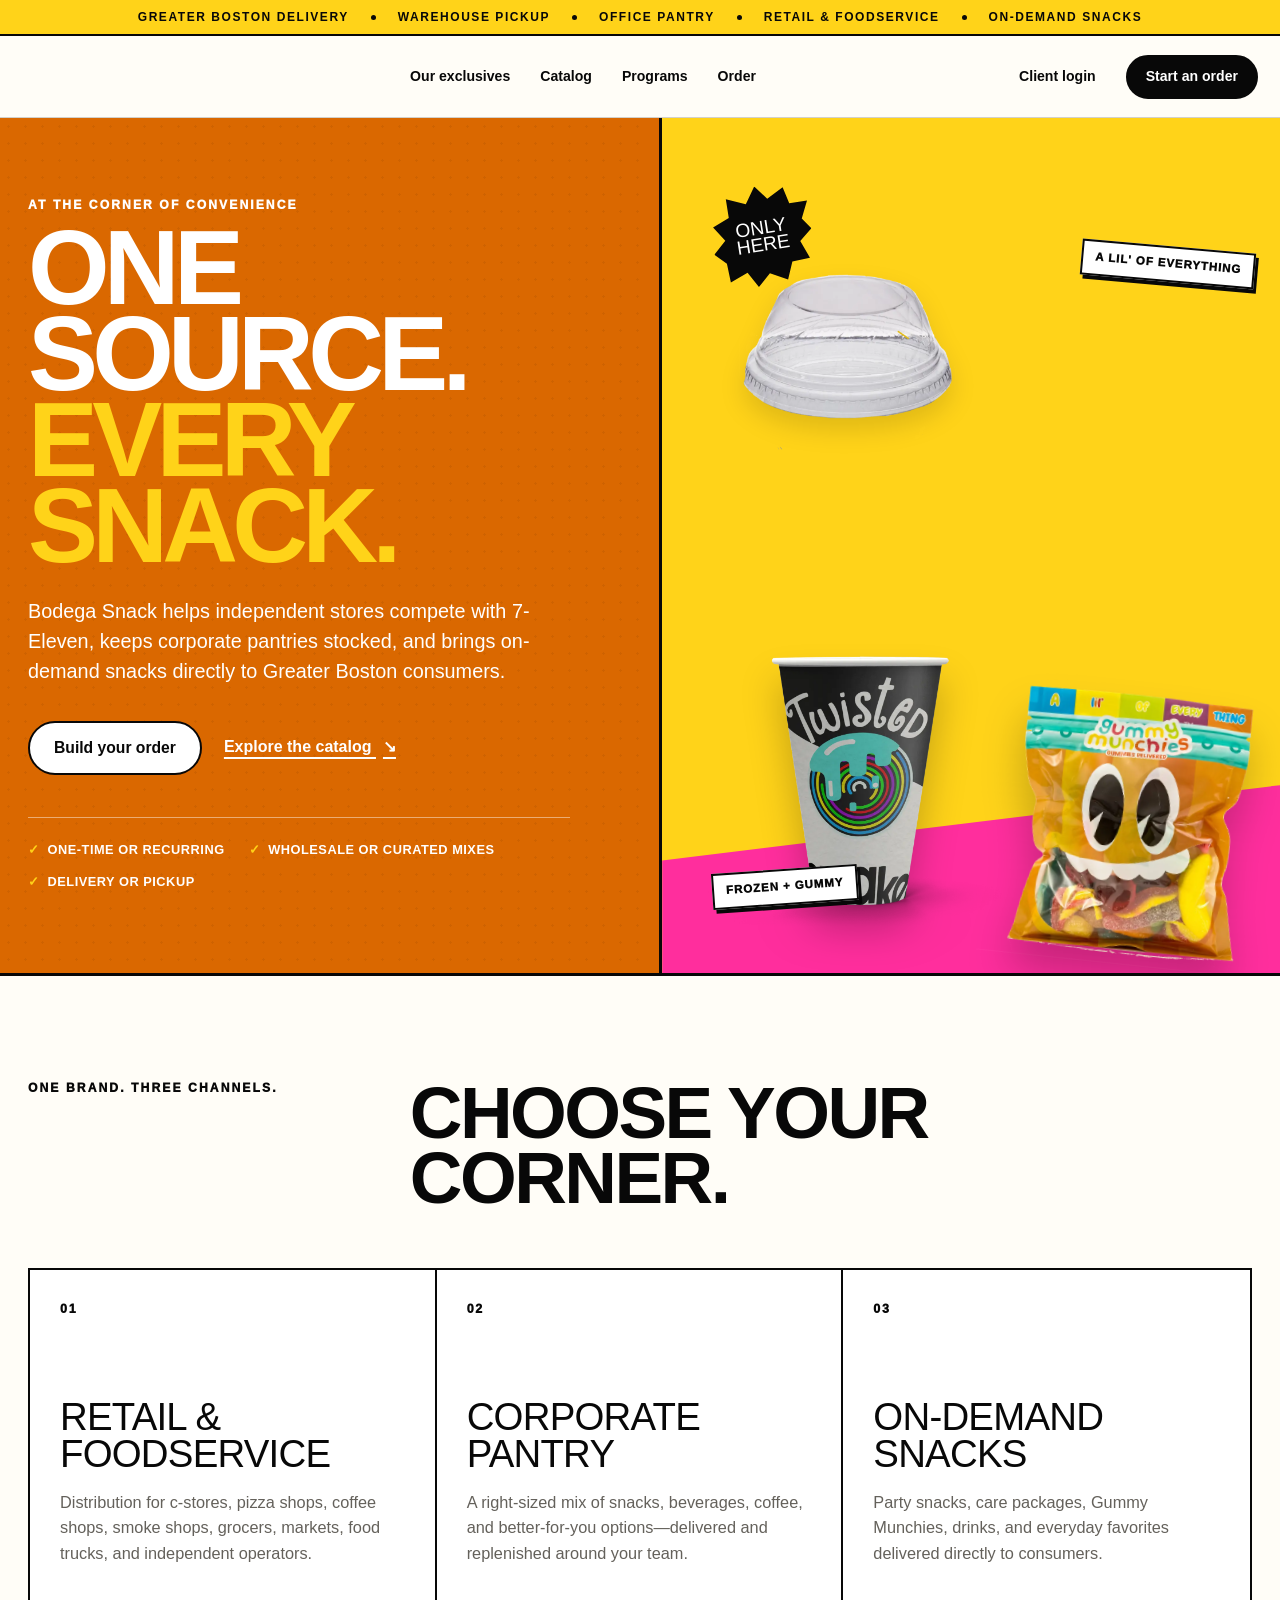
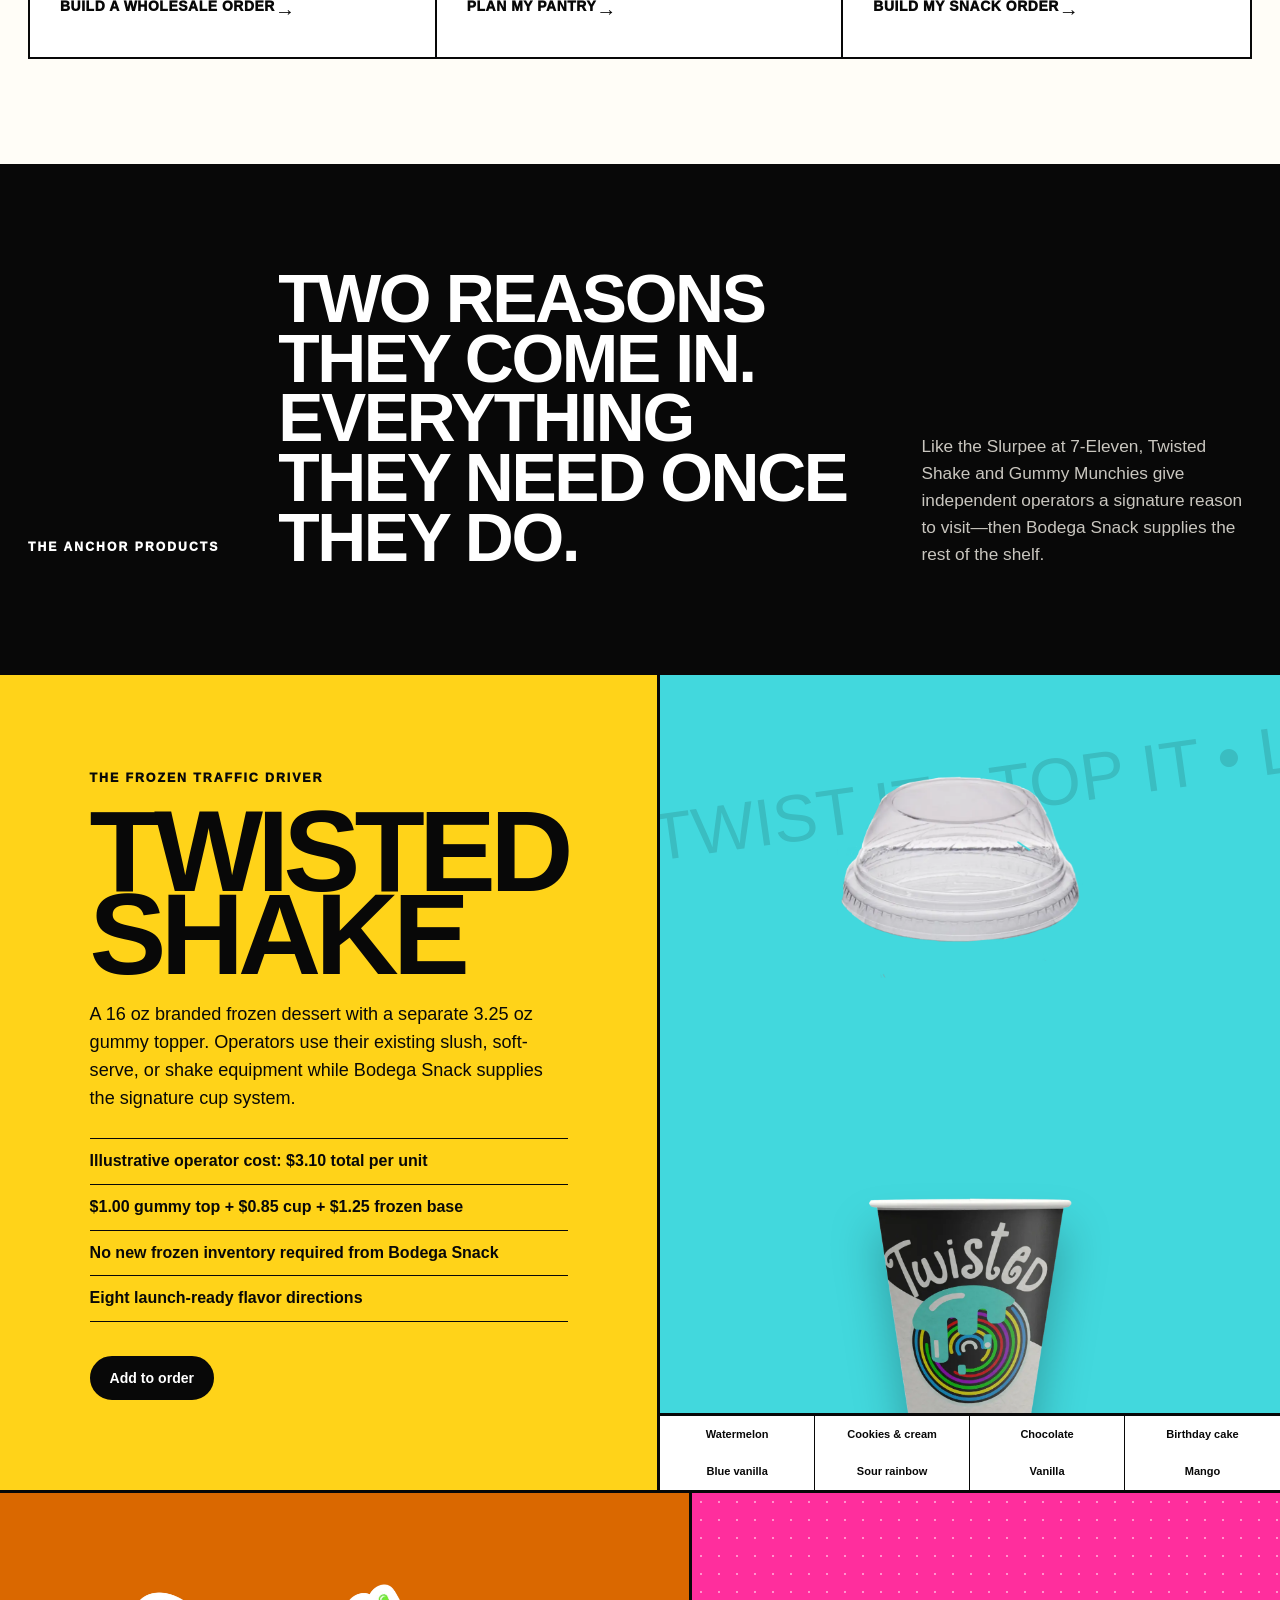
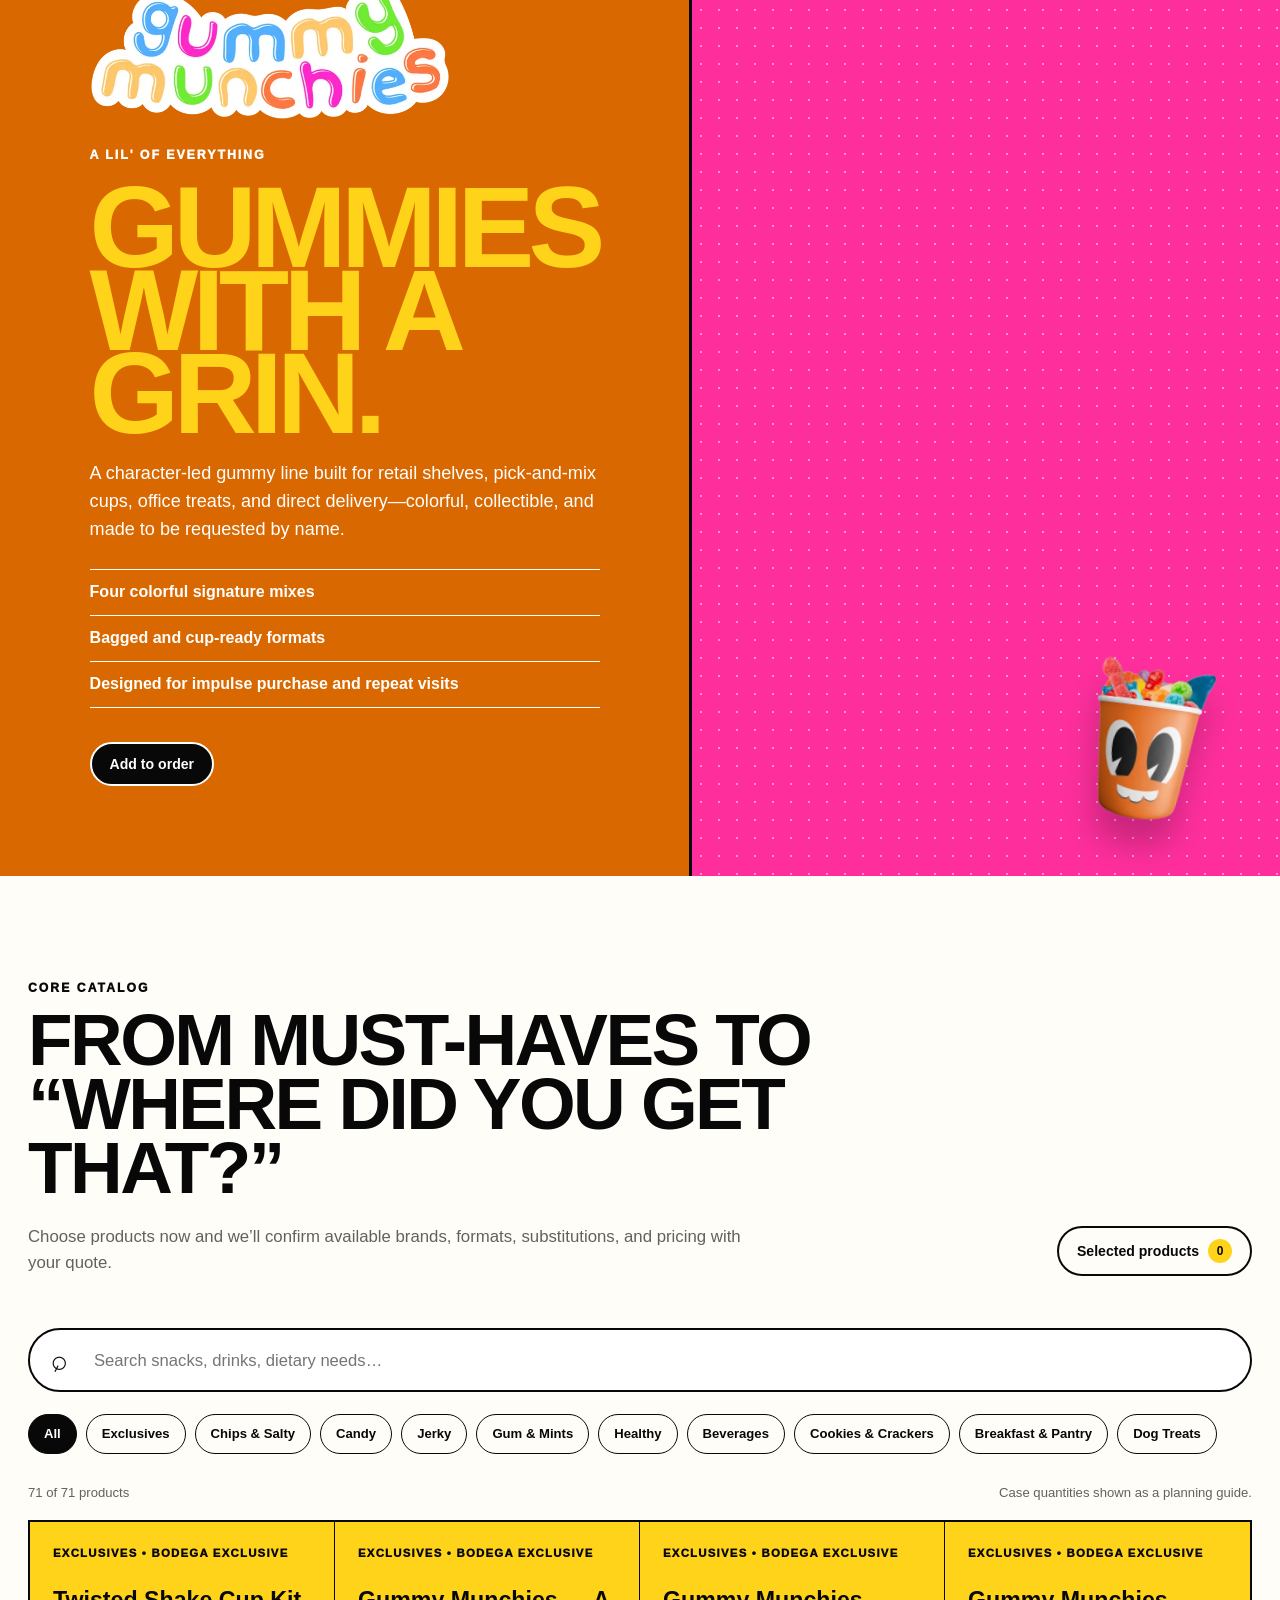
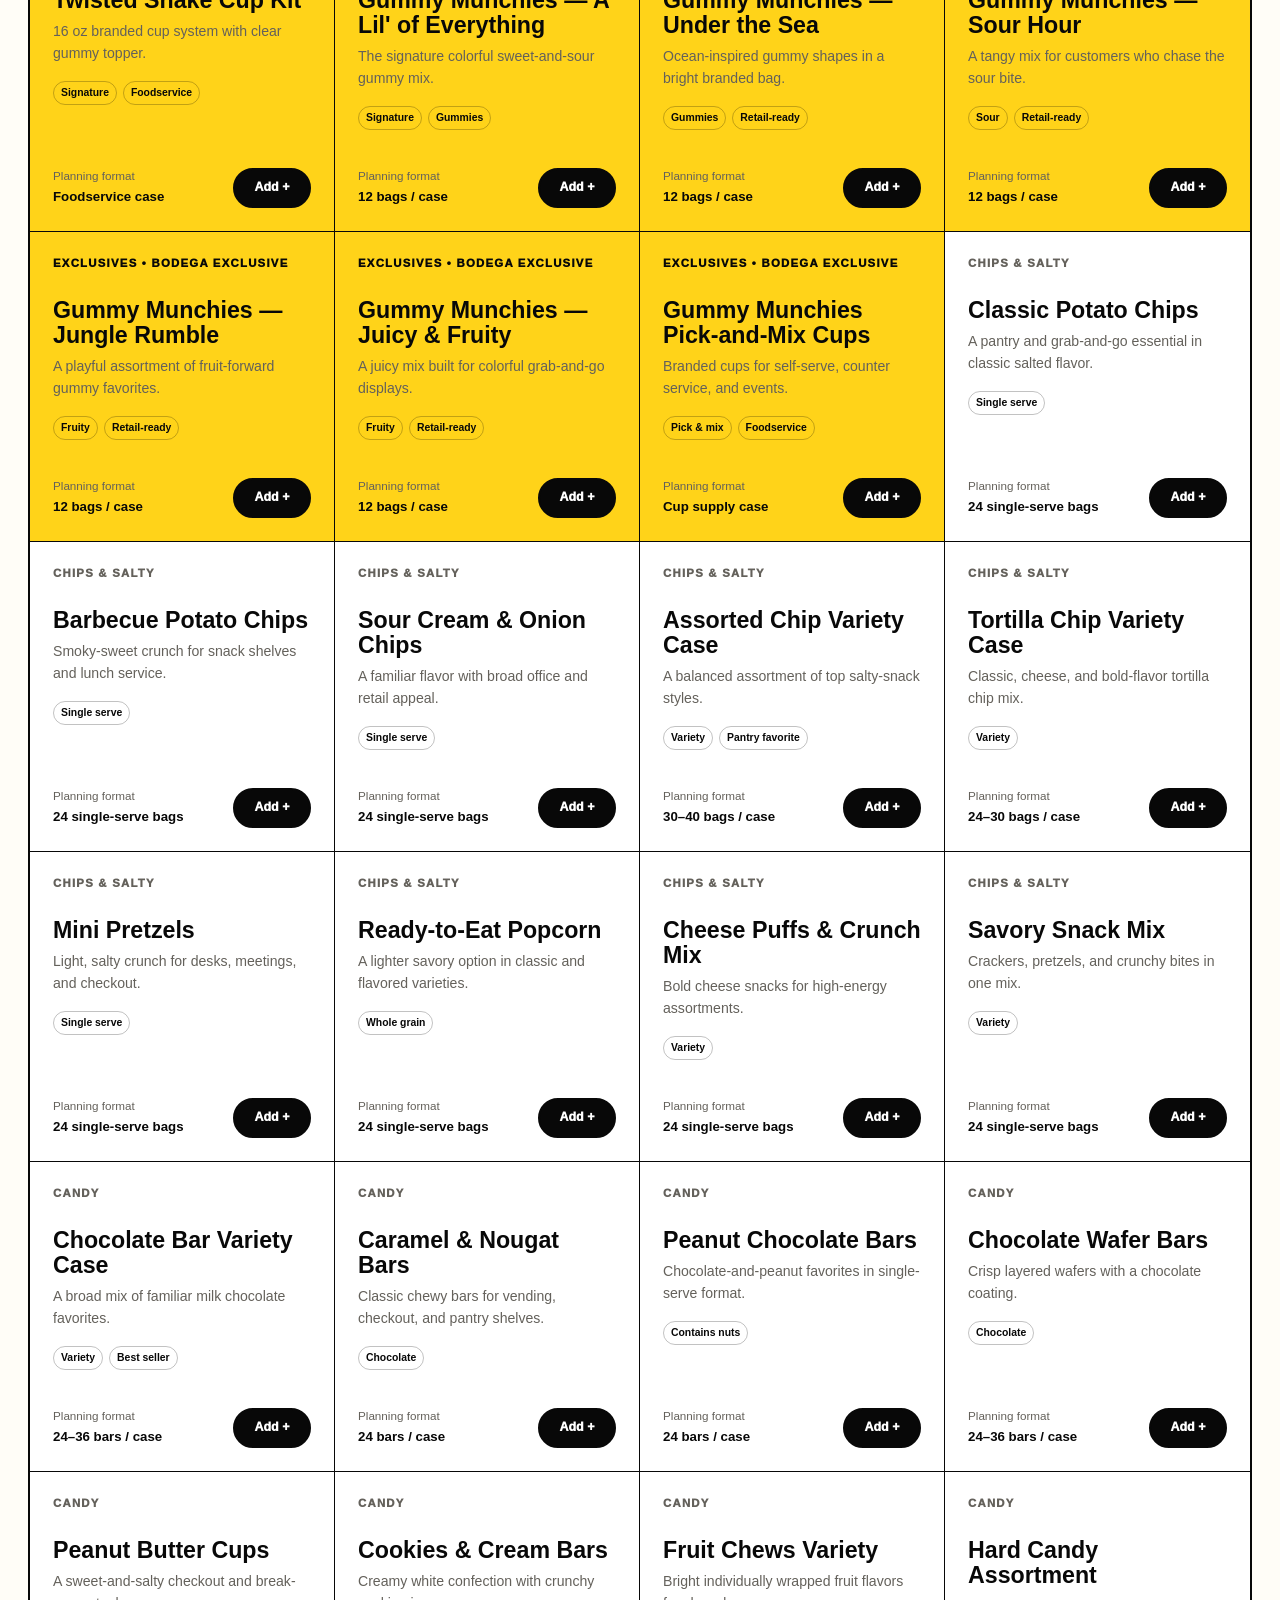
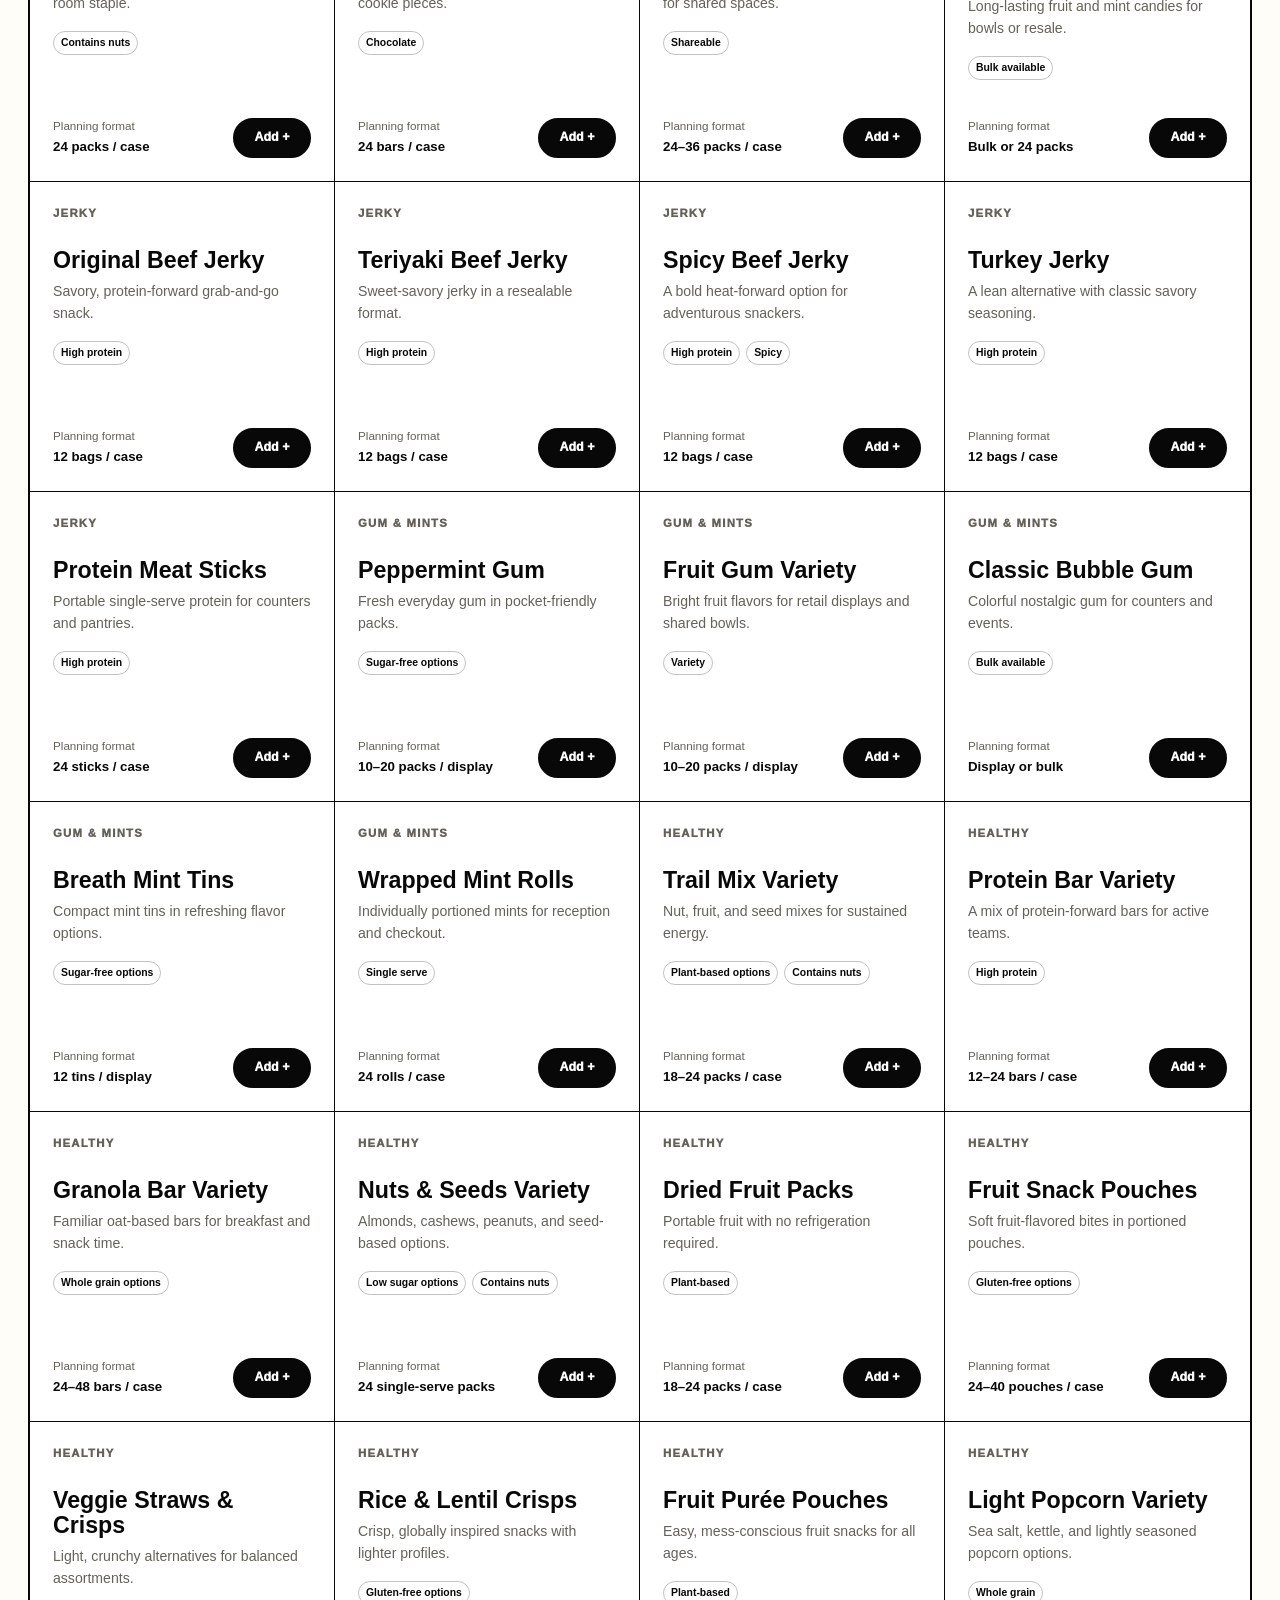
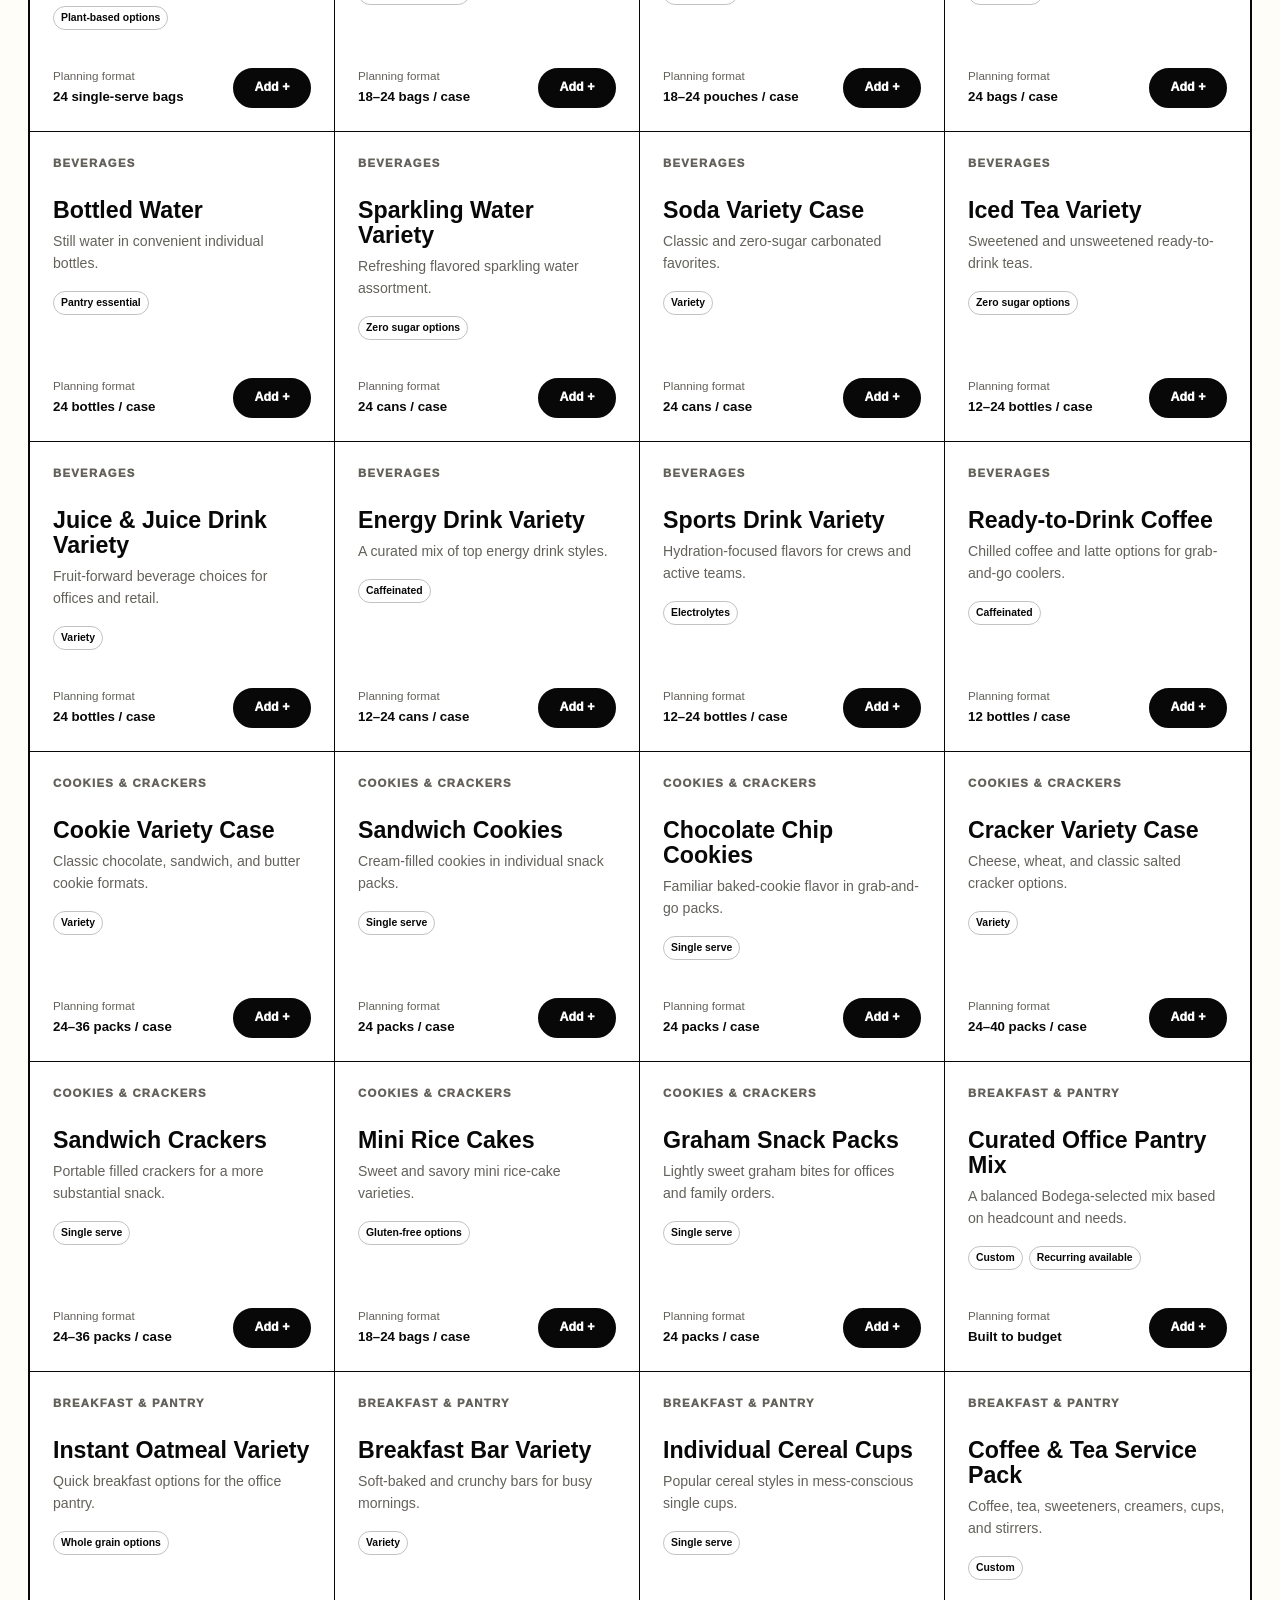
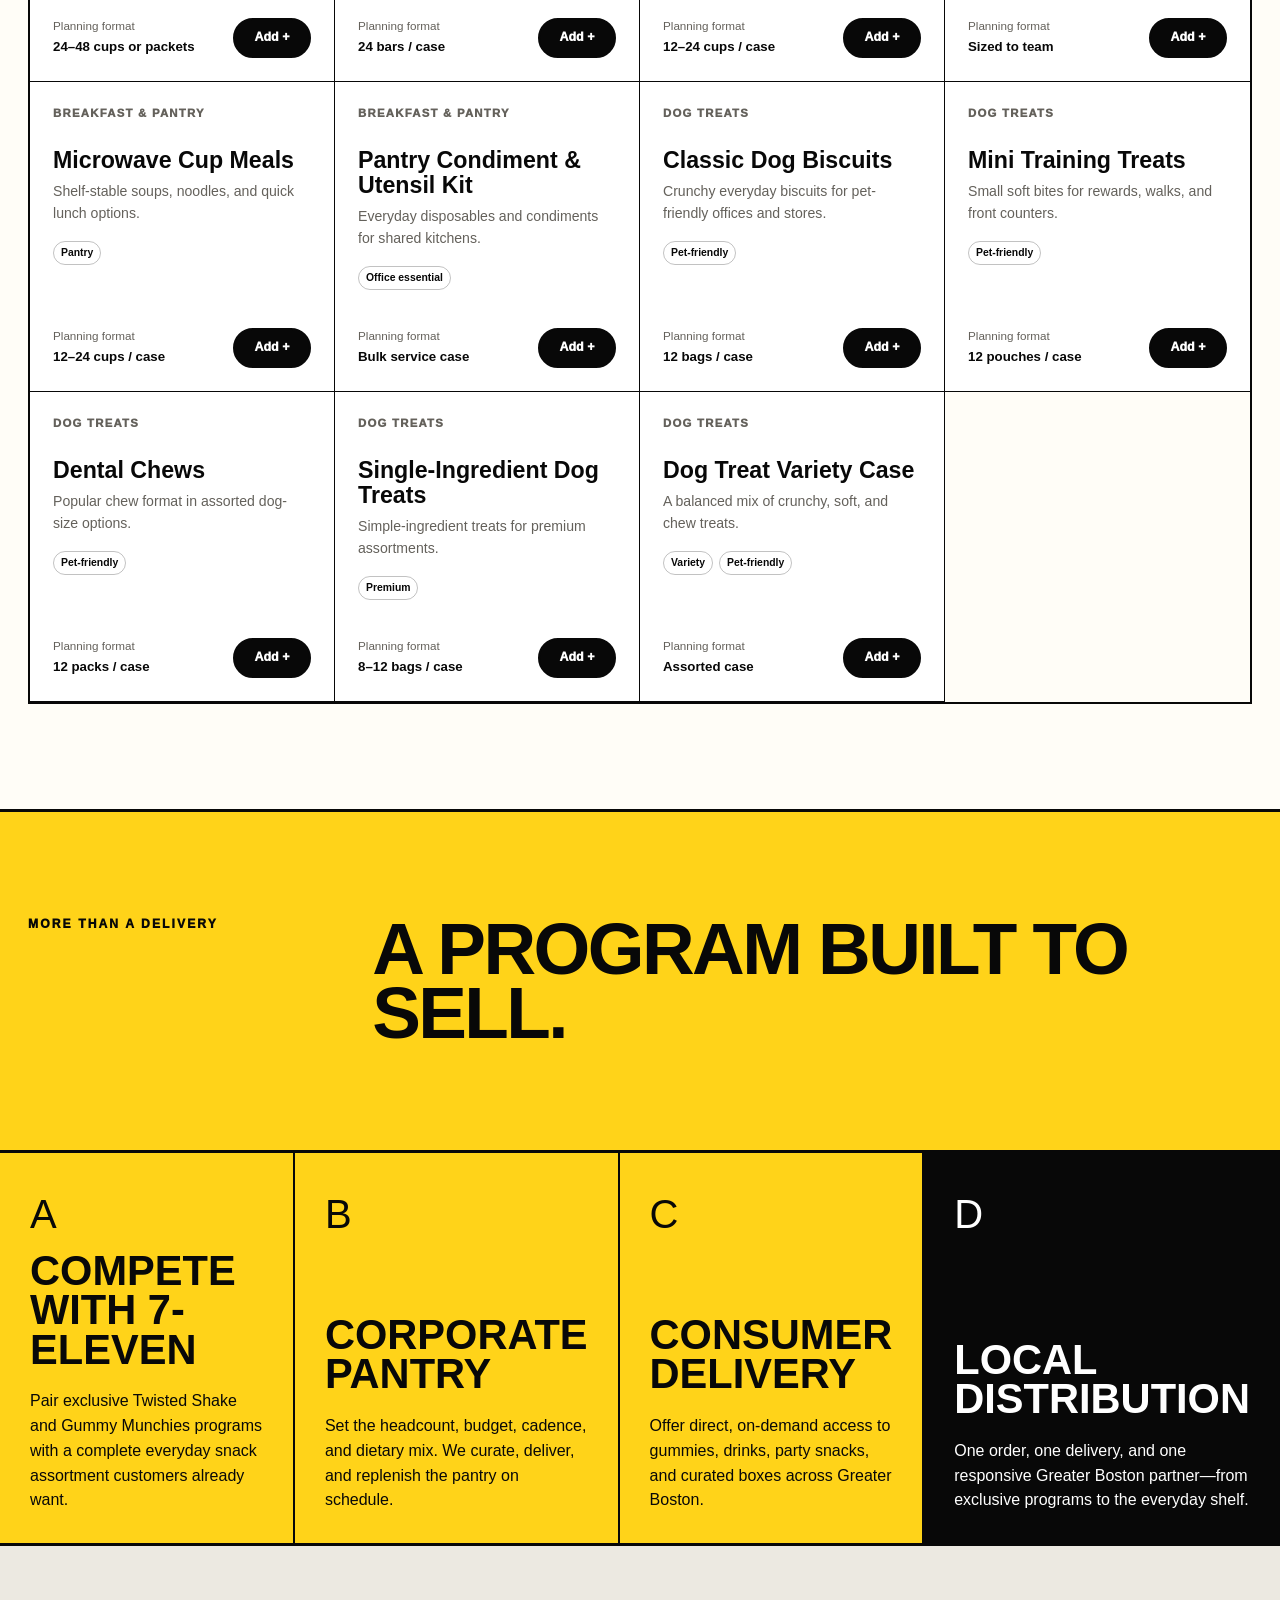
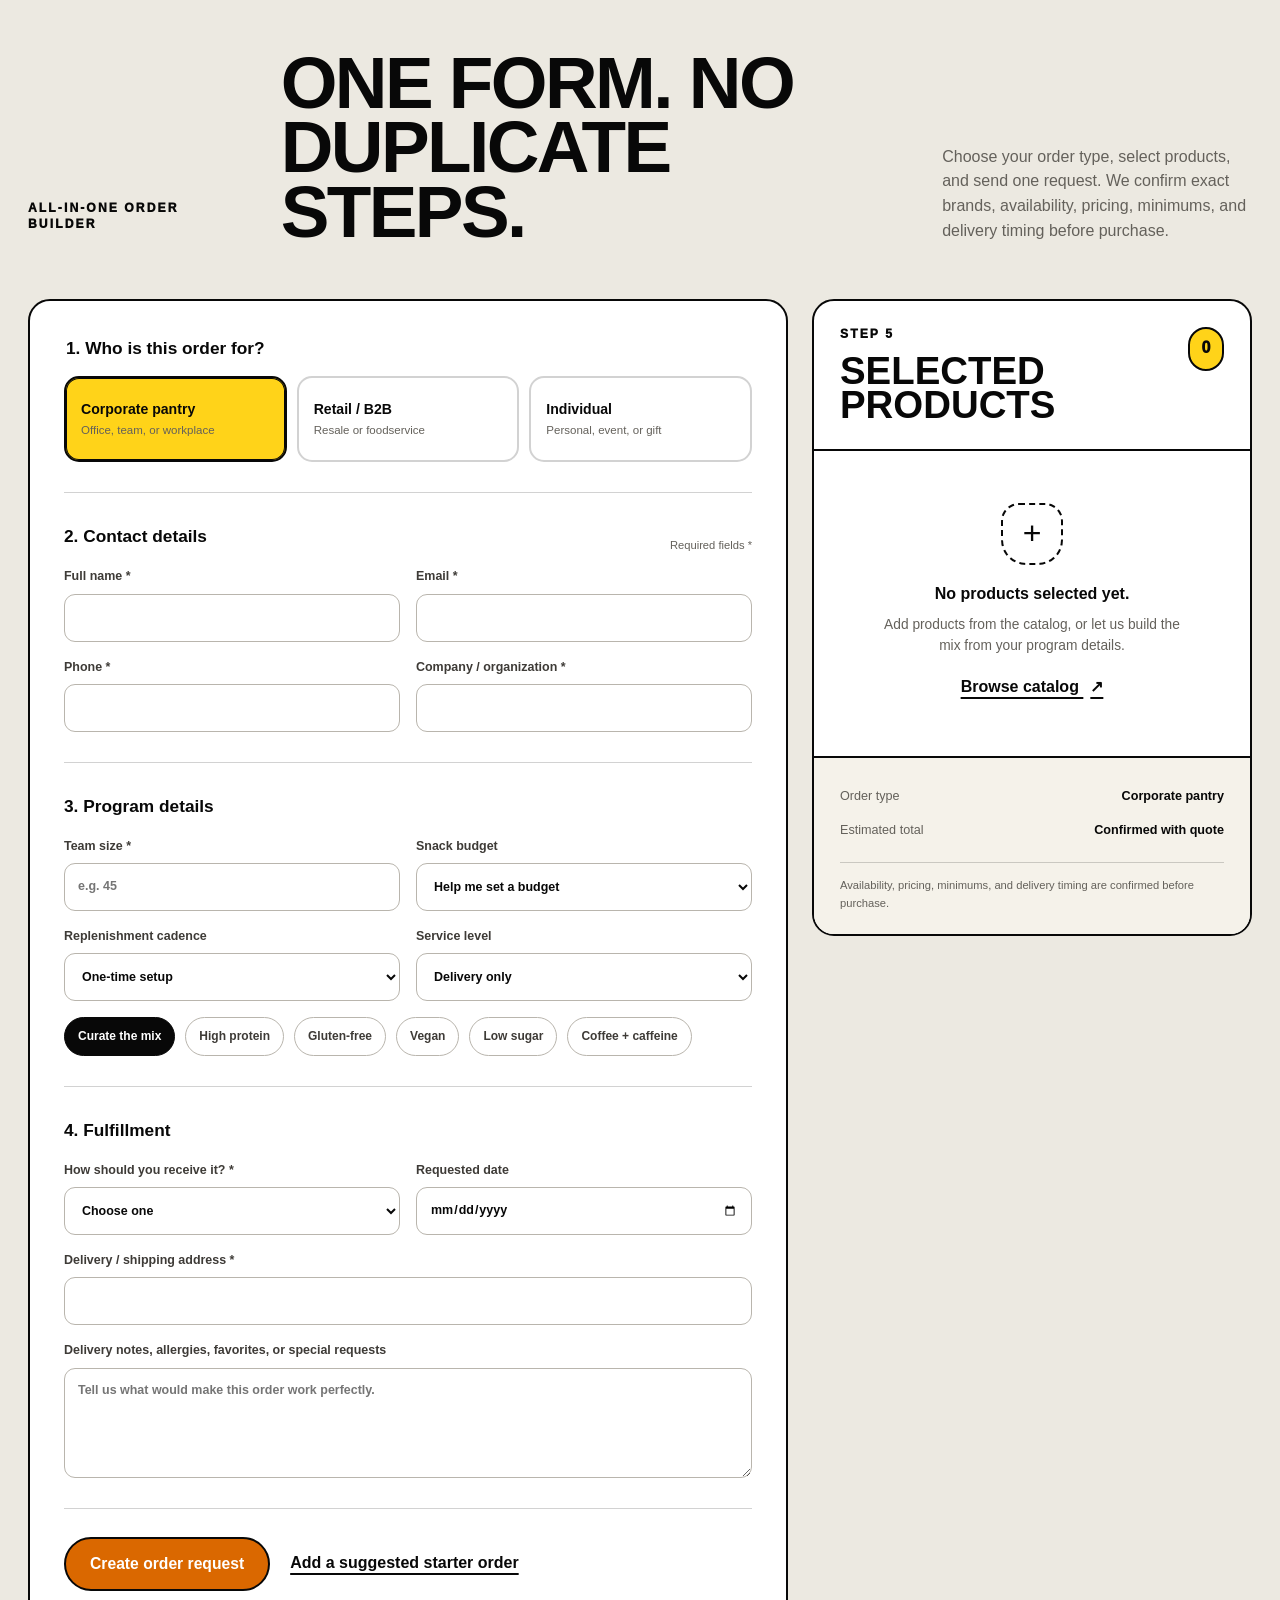
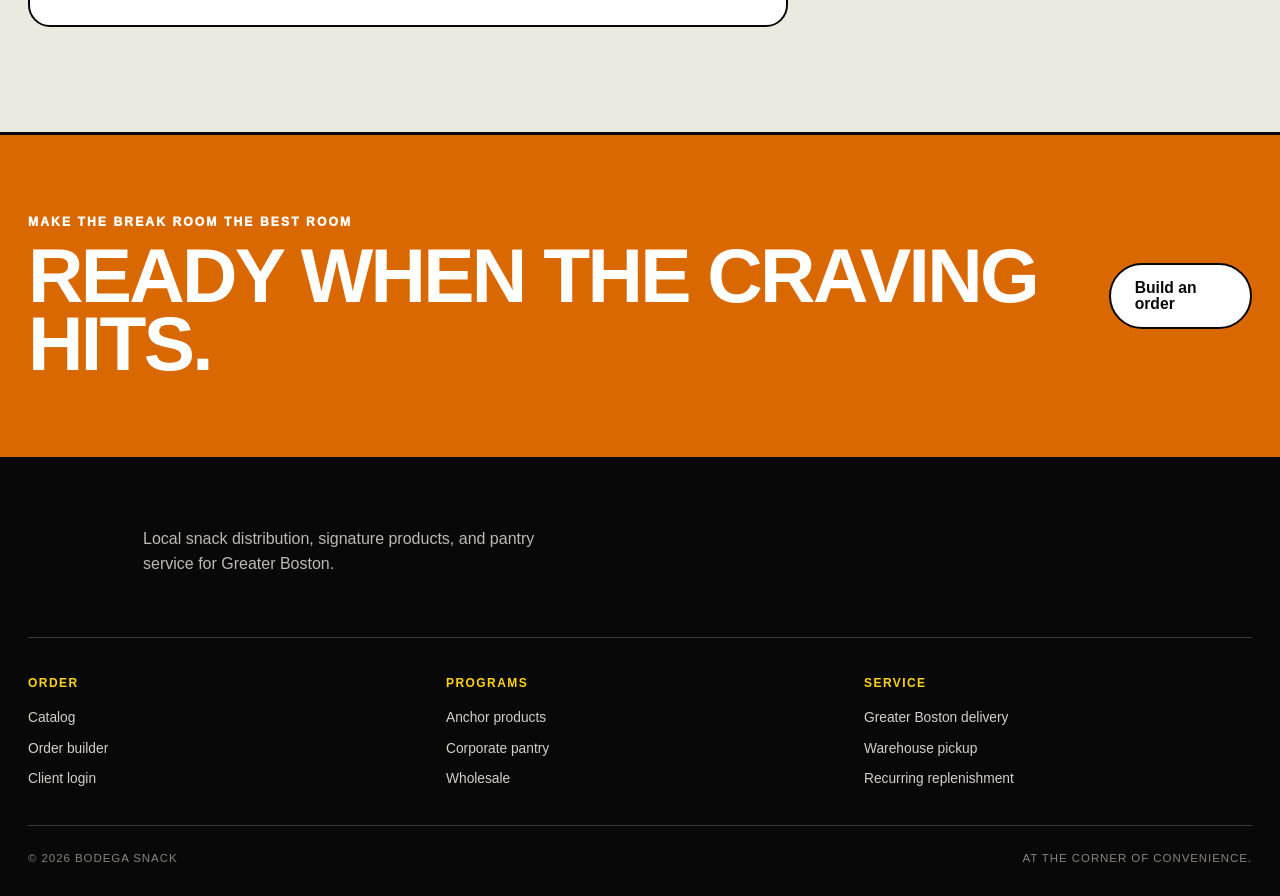
==== commit 9410f4f2: "Revise Bodega Snack from client notes" ====
--- a/index.html
+++ b/index.html
@@ -19,14 +19,13 @@
       <span>WAREHOUSE PICKUP</span><i aria-hidden="true"></i>
       <span>OFFICE PANTRY</span><i aria-hidden="true"></i>
       <span>RETAIL &amp; FOODSERVICE</span><i aria-hidden="true"></i>
-      <span>INDIVIDUAL ORDERS</span>
+      <span>ON-DEMAND SNACKS</span>
     </div>
   </div>
 
   <header class="site-header" data-header>
     <a class="brand" href="#top" aria-label="Bodega Snack home">
-      <img src="./assets/bodega-logo.png" alt="Bodega Snack">
-      <span>Corner of convenience</span>
+      <span class="brand-art" role="img" aria-label="Bodega Snack - Corner of Convenience"></span>
     </a>
     <button class="nav-toggle" type="button" aria-expanded="false" aria-controls="site-nav">
       <span></span><span></span><span></span><b class="sr-only">Open menu</b>
@@ -46,16 +45,16 @@
   <main id="main-content">
     <section class="hero" id="top">
       <div class="hero-copy reveal">
-        <p class="eyebrow">THE SNACK IS IN THE BAG</p>
-        <h1>Snacks people <em>look forward to.</em></h1>
-        <p class="hero-lede">Exclusive traffic-driving treats and everyday favorites for offices, retailers, foodservice operators, and snack lovers across Greater Boston.</p>
+        <p class="eyebrow">AT THE CORNER OF CONVENIENCE</p>
+        <h1>One source.<br><em>Every snack.</em></h1>
+        <p class="hero-lede">Bodega Snack helps independent stores compete with 7-Eleven, keeps corporate pantries stocked, and brings on-demand snacks directly to Greater Boston consumers.</p>
         <div class="hero-actions">
           <a class="button button-light button-large" href="#order">Build your order</a>
           <a class="text-link" href="#catalog">Explore the catalog <span aria-hidden="true">↘</span></a>
         </div>
         <div class="hero-proof" aria-label="Ordering benefits">
           <span>One-time or recurring</span>
-          <span>Cases or curated mixes</span>
+          <span>Wholesale or curated mixes</span>
           <span>Delivery or pickup</span>
         </div>
       </div>
@@ -74,27 +73,27 @@
 
     <section class="path-section section-pad" aria-labelledby="path-title">
       <div class="section-heading reveal">
-        <p class="eyebrow">THREE WAYS TO ORDER</p>
-        <h2 id="path-title">One snack partner. Built around you.</h2>
+        <p class="eyebrow">ONE BRAND. THREE CHANNELS.</p>
+        <h2 id="path-title">Choose your corner.</h2>
       </div>
       <div class="path-grid">
+        <button class="path-card reveal" type="button" data-order-type="b2b">
+          <span class="path-number">01</span>
+          <span class="path-title">Retail &amp; foodservice</span>
+          <span class="path-copy">Distribution for c-stores, pizza shops, coffee shops, smoke shops, grocers, markets, food trucks, and independent operators.</span>
+          <span class="path-link">Build a wholesale order <b aria-hidden="true">→</b></span>
+        </button>
         <button class="path-card reveal" type="button" data-order-type="corporate">
-          <span class="path-number">01</span>
+          <span class="path-number">02</span>
           <span class="path-title">Corporate pantry</span>
-          <span class="path-copy">Set your headcount, budget, cadence, and dietary mix. We build and replenish the pantry.</span>
+          <span class="path-copy">A right-sized mix of snacks, beverages, coffee, and better-for-you options—delivered and replenished around your team.</span>
           <span class="path-link">Plan my pantry <b aria-hidden="true">→</b></span>
-        </button>
-        <button class="path-card reveal" type="button" data-order-type="b2b">
-          <span class="path-number">02</span>
-          <span class="path-title">Retail &amp; foodservice</span>
-          <span class="path-copy">Wholesale cases, proven staples, and exclusive products for stores, cafés, pizza shops, and vendors.</span>
-          <span class="path-link">Build a wholesale order <b aria-hidden="true">→</b></span>
         </button>
         <button class="path-card reveal" type="button" data-order-type="individual">
           <span class="path-number">03</span>
-          <span class="path-title">Individual orders</span>
-          <span class="path-copy">Gummies, party snacks, care packages, and everyday favorites by curated mix or case.</span>
-          <span class="path-link">Start shopping <b aria-hidden="true">→</b></span>
+          <span class="path-title">On-demand snacks</span>
+          <span class="path-copy">Party snacks, care packages, Gummy Munchies, drinks, and everyday favorites delivered directly to consumers.</span>
+          <span class="path-link">Build my snack order <b aria-hidden="true">→</b></span>
         </button>
       </div>
     </section>
@@ -103,18 +102,19 @@
       <div class="anchors-intro section-pad reveal">
         <p class="eyebrow">THE ANCHOR PRODUCTS</p>
         <h2 id="anchors-title">Two reasons they come in.<br>Everything they need once they do.</h2>
-        <p>Twisted Shake and Gummy Munchies give independent operators signature products customers can ask for by name—then Bodega Snack fills the rest of the shelf.</p>
+        <p>Like the Slurpee at 7-Eleven, Twisted Shake and Gummy Munchies give independent operators a signature reason to visit—then Bodega Snack supplies the rest of the shelf.</p>
       </div>
 
       <article class="anchor-card shake-card reveal">
         <div class="anchor-copy">
           <span class="anchor-kicker">THE FROZEN TRAFFIC DRIVER</span>
           <h3>Twisted<br>Shake</h3>
-          <p>A 16 oz branded frozen dessert with a breakaway gummy topper. Operators use their existing frozen equipment; Bodega Snack supplies the cup system and brand power.</p>
+          <p>A 16 oz branded frozen dessert with a separate 3.25 oz gummy topper. Operators use their existing slush, soft-serve, or shake equipment while Bodega Snack supplies the signature cup system.</p>
           <ul>
+            <li>Illustrative operator cost: $3.10 total per unit</li>
+            <li>$1.00 gummy top + $0.85 cup + $1.25 frozen base</li>
+            <li>No new frozen inventory required from Bodega Snack</li>
             <li>Eight launch-ready flavor directions</li>
-            <li>No frozen inventory carried by Bodega Snack</li>
-            <li>Built for c-stores, pizza shops, cafés, and vendors</li>
           </ul>
           <button class="button button-dark" type="button" data-add-product="twisted-kit">Add to order</button>
         </div>
@@ -134,7 +134,7 @@
           <img class="gummy-wordmark" src="./assets/gummy-logo.webp" alt="Gummy Munchies">
           <span class="anchor-kicker">A LIL' OF EVERYTHING</span>
           <h3>Gummies<br>with a grin.</h3>
-          <p>A playful, highly marketable gummy line for individual bags, pick-and-mix cups, retail shelves, office treats, and delivery orders.</p>
+          <p>A character-led gummy line built for retail shelves, pick-and-mix cups, office treats, and direct delivery—colorful, collectible, and made to be requested by name.</p>
           <ul>
             <li>Four colorful signature mixes</li>
             <li>Bagged and cup-ready formats</li>
@@ -143,7 +143,7 @@
           <button class="button button-dark" type="button" data-add-product="gummy-everything">Add to order</button>
         </div>
         <div class="anchor-art gummy-art">
-          <img class="gummy-bag" src="./assets/gummy-mix.webp" alt="Gummy Munchies A Lil' of Everything bag">
+          <div class="gummy-lineup" role="img" aria-label="Gummy Munchies Under the Sea, Jungle Rumble, Sour Hour, and Juicy and Fruity bags"></div>
           <img class="gummy-cup" src="./assets/gummy-cup.webp" alt="Gummy Munchies pick and mix cup">
         </div>
       </article>
@@ -156,7 +156,7 @@
           <h2 id="catalog-title">From must-haves to “where did you get that?”</h2>
           <p>Choose products now and we’ll confirm available brands, formats, substitutions, and pricing with your quote.</p>
         </div>
-        <a class="button button-outline" href="#order">View my order <span class="cart-count" data-cart-count>0</span></a>
+        <a class="button button-outline" href="#order">Selected products <span class="cart-count" data-cart-count>0</span></a>
       </div>
 
       <div class="catalog-toolbar reveal">
@@ -182,28 +182,28 @@
     <section class="programs" id="programs" aria-labelledby="programs-title">
       <div class="programs-heading section-pad reveal">
         <p class="eyebrow">MORE THAN A DELIVERY</p>
-        <h2 id="programs-title">A snack program that actually runs.</h2>
+        <h2 id="programs-title">A program built to sell.</h2>
       </div>
       <div class="program-grid">
         <article class="program-card reveal">
           <span class="program-index">A</span>
-          <h3>Curated pantry</h3>
-          <p>Tell us your team size, budget, dietary needs, and favorites. We create the mix and refresh it on your schedule.</p>
+          <h3>Compete with 7-Eleven</h3>
+          <p>Pair exclusive Twisted Shake and Gummy Munchies programs with a complete everyday snack assortment customers already want.</p>
         </article>
         <article class="program-card reveal">
           <span class="program-index">B</span>
-          <h3>Wholesale supply</h3>
-          <p>Build case orders across snacks, beverages, grab-and-go staples, dog treats, and Bodega Snack exclusives.</p>
+          <h3>Corporate pantry</h3>
+          <p>Set the headcount, budget, cadence, and dietary mix. We curate, deliver, and replenish the pantry on schedule.</p>
         </article>
         <article class="program-card reveal">
           <span class="program-index">C</span>
-          <h3>Pickup or delivery</h3>
-          <p>Choose warehouse pickup or local delivery throughout Greater Boston. Recurring routes are available for qualified accounts.</p>
+          <h3>Consumer delivery</h3>
+          <p>Offer direct, on-demand access to gummies, drinks, party snacks, and curated boxes across Greater Boston.</p>
         </article>
         <article class="program-card program-card-dark reveal">
           <span class="program-index">D</span>
-          <h3>One point of contact</h3>
-          <p>One order, one delivery, and one responsive local partner—from your anchor products to the everyday shelf.</p>
+          <h3>Local distribution</h3>
+          <p>One order, one delivery, and one responsive Greater Boston partner—from exclusive programs to the everyday shelf.</p>
         </article>
       </div>
     </section>
@@ -211,8 +211,8 @@
     <section class="order-section section-pad" id="order" aria-labelledby="order-title">
       <div class="order-heading reveal">
         <p class="eyebrow">ALL-IN-ONE ORDER BUILDER</p>
-        <h2 id="order-title">Tell us what you need. We’ll build the quote.</h2>
-        <p>Use the same form for an office pantry, wholesale account, or individual order. Nothing is charged until availability and pricing are confirmed.</p>
+        <h2 id="order-title">One form. No duplicate steps.</h2>
+        <p>Choose your order type, select products, and send one request. We confirm exact brands, availability, pricing, minimums, and delivery timing before purchase.</p>
       </div>
 
       <div class="order-layout">
@@ -220,11 +220,11 @@
           <fieldset class="order-types">
             <legend>1. Who is this order for?</legend>
             <label class="type-option">
-              <input type="radio" name="orderType" value="corporate" checked>
+              <input type="radio" name="orderType" value="corporate">
               <span><b>Corporate pantry</b><small>Office, team, or workplace</small></span>
             </label>
             <label class="type-option">
-              <input type="radio" name="orderType" value="b2b">
+              <input type="radio" name="orderType" value="b2b" checked>
               <span><b>Retail / B2B</b><small>Resale or foodservice</small></span>
             </label>
             <label class="type-option">
@@ -278,20 +278,20 @@
         <aside class="order-summary reveal" aria-labelledby="summary-title">
           <div class="summary-top">
             <div>
-              <p class="eyebrow">YOUR ORDER</p>
-              <h3 id="summary-title">Quote basket</h3>
+              <p class="eyebrow">STEP 5</p>
+              <h3 id="summary-title">Selected products</h3>
             </div>
             <span class="summary-count" data-cart-count>0</span>
           </div>
           <div class="summary-list" id="summary-list"></div>
           <div class="summary-empty" id="summary-empty">
             <span class="empty-bag" aria-hidden="true">+</span>
-            <strong>Your basket is ready.</strong>
-            <p>Add products from the catalog or let us build a suggested starter order.</p>
+            <strong>No products selected yet.</strong>
+            <p>Add products from the catalog, or let us build the mix from your program details.</p>
             <a href="#catalog" class="text-link">Browse catalog <span aria-hidden="true">↗</span></a>
           </div>
           <div class="summary-bottom">
-            <div><span>Order type</span><strong id="summary-type">Corporate pantry</strong></div>
+              <div><span>Order type</span><strong id="summary-type">Retail / B2B</strong></div>
             <div><span>Estimated total</span><strong>Confirmed with quote</strong></div>
             <p>Availability, pricing, minimums, and delivery timing are confirmed before purchase.</p>
           </div>
@@ -324,7 +324,7 @@
 
   <footer class="site-footer">
     <div class="footer-brand">
-      <img src="./assets/bodega-logo.png" alt="Bodega Snack">
+      <span class="brand-art" role="img" aria-label="Bodega Snack - Corner of Convenience"></span>
       <p>Local snack distribution, signature products, and pantry service for Greater Boston.</p>
     </div>
     <div class="footer-links">
@@ -334,11 +334,11 @@
     </div>
     <div class="footer-bottom">
       <span>© <span id="year"></span> Bodega Snack</span>
-      <span>Corner of convenience.</span>
+      <span>At the corner of convenience.</span>
     </div>
   </footer>
 
-  <a class="mobile-cart" href="#order" aria-label="View quote basket">
+  <a class="mobile-cart" href="#order" aria-label="View selected products">
     <span>View order</span><b data-cart-count>0</b>
   </a>
   <div class="toast" id="toast" role="status" aria-live="polite"></div>
